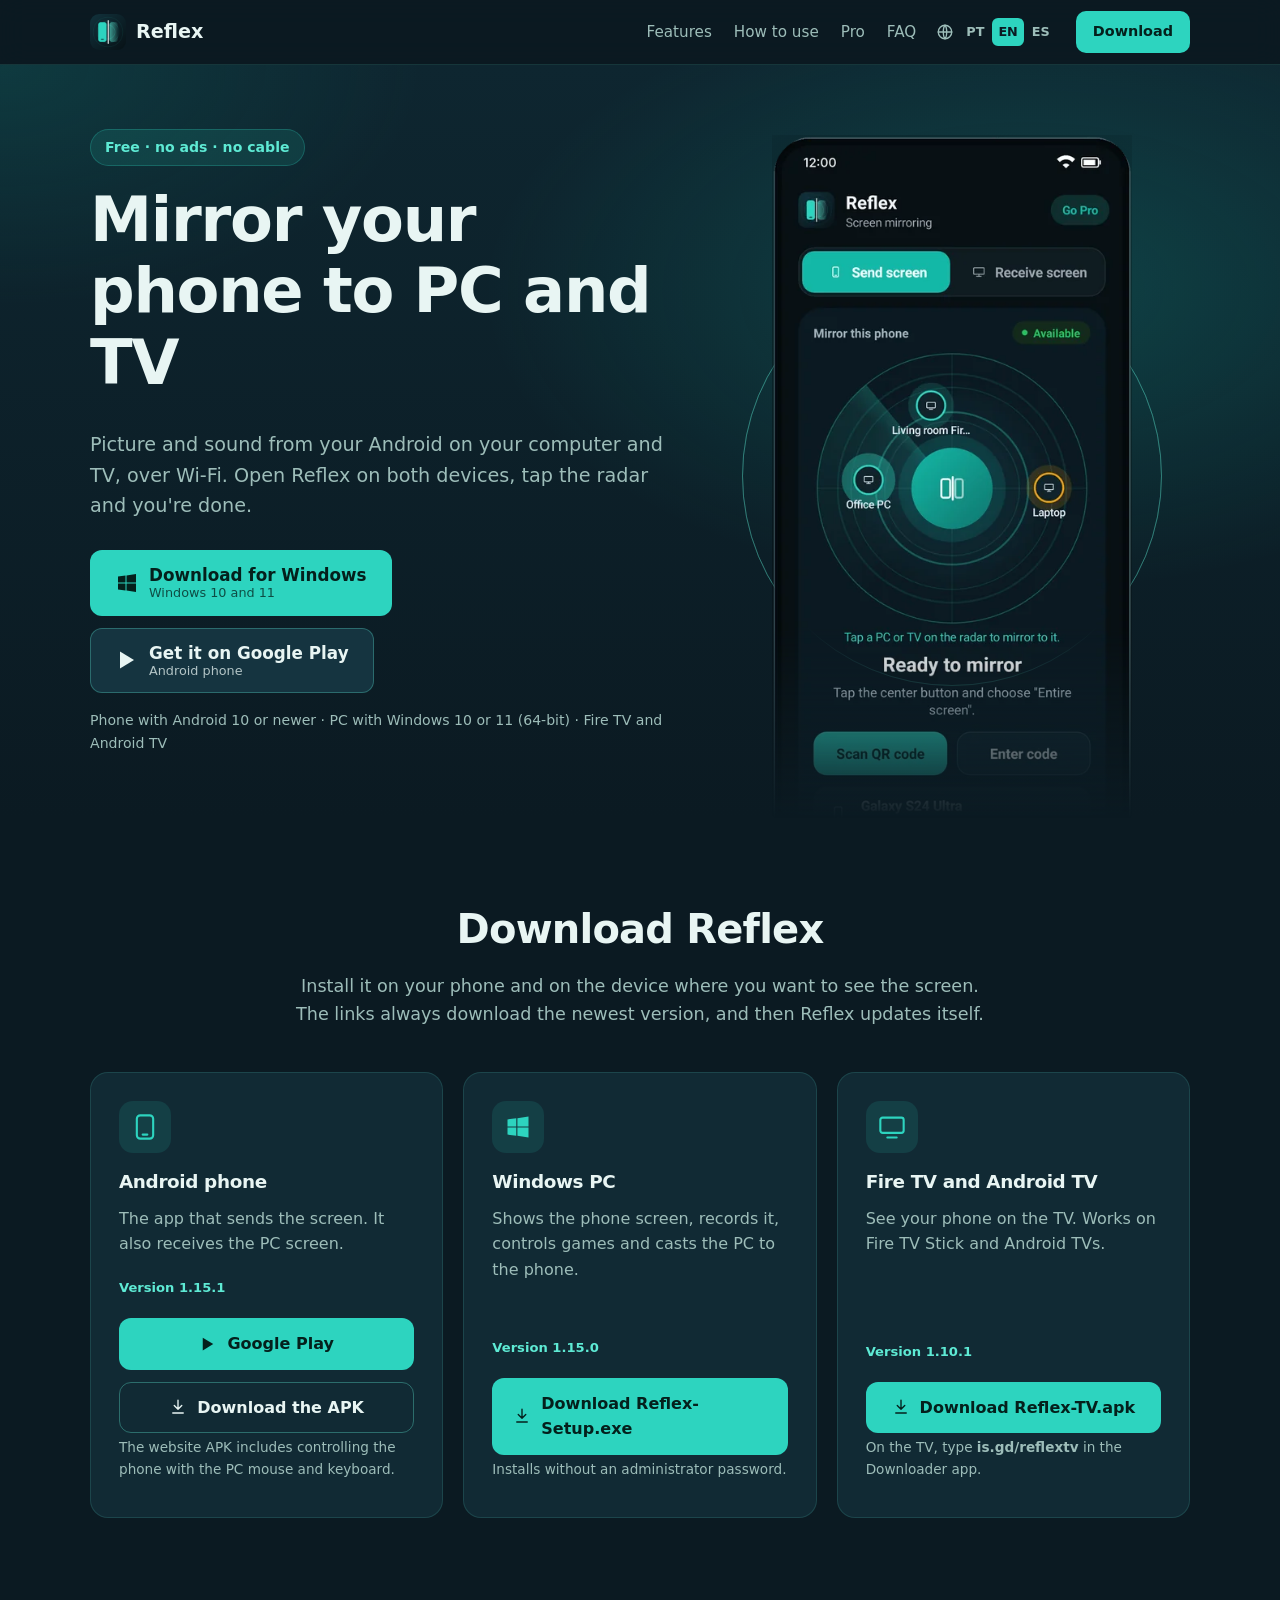
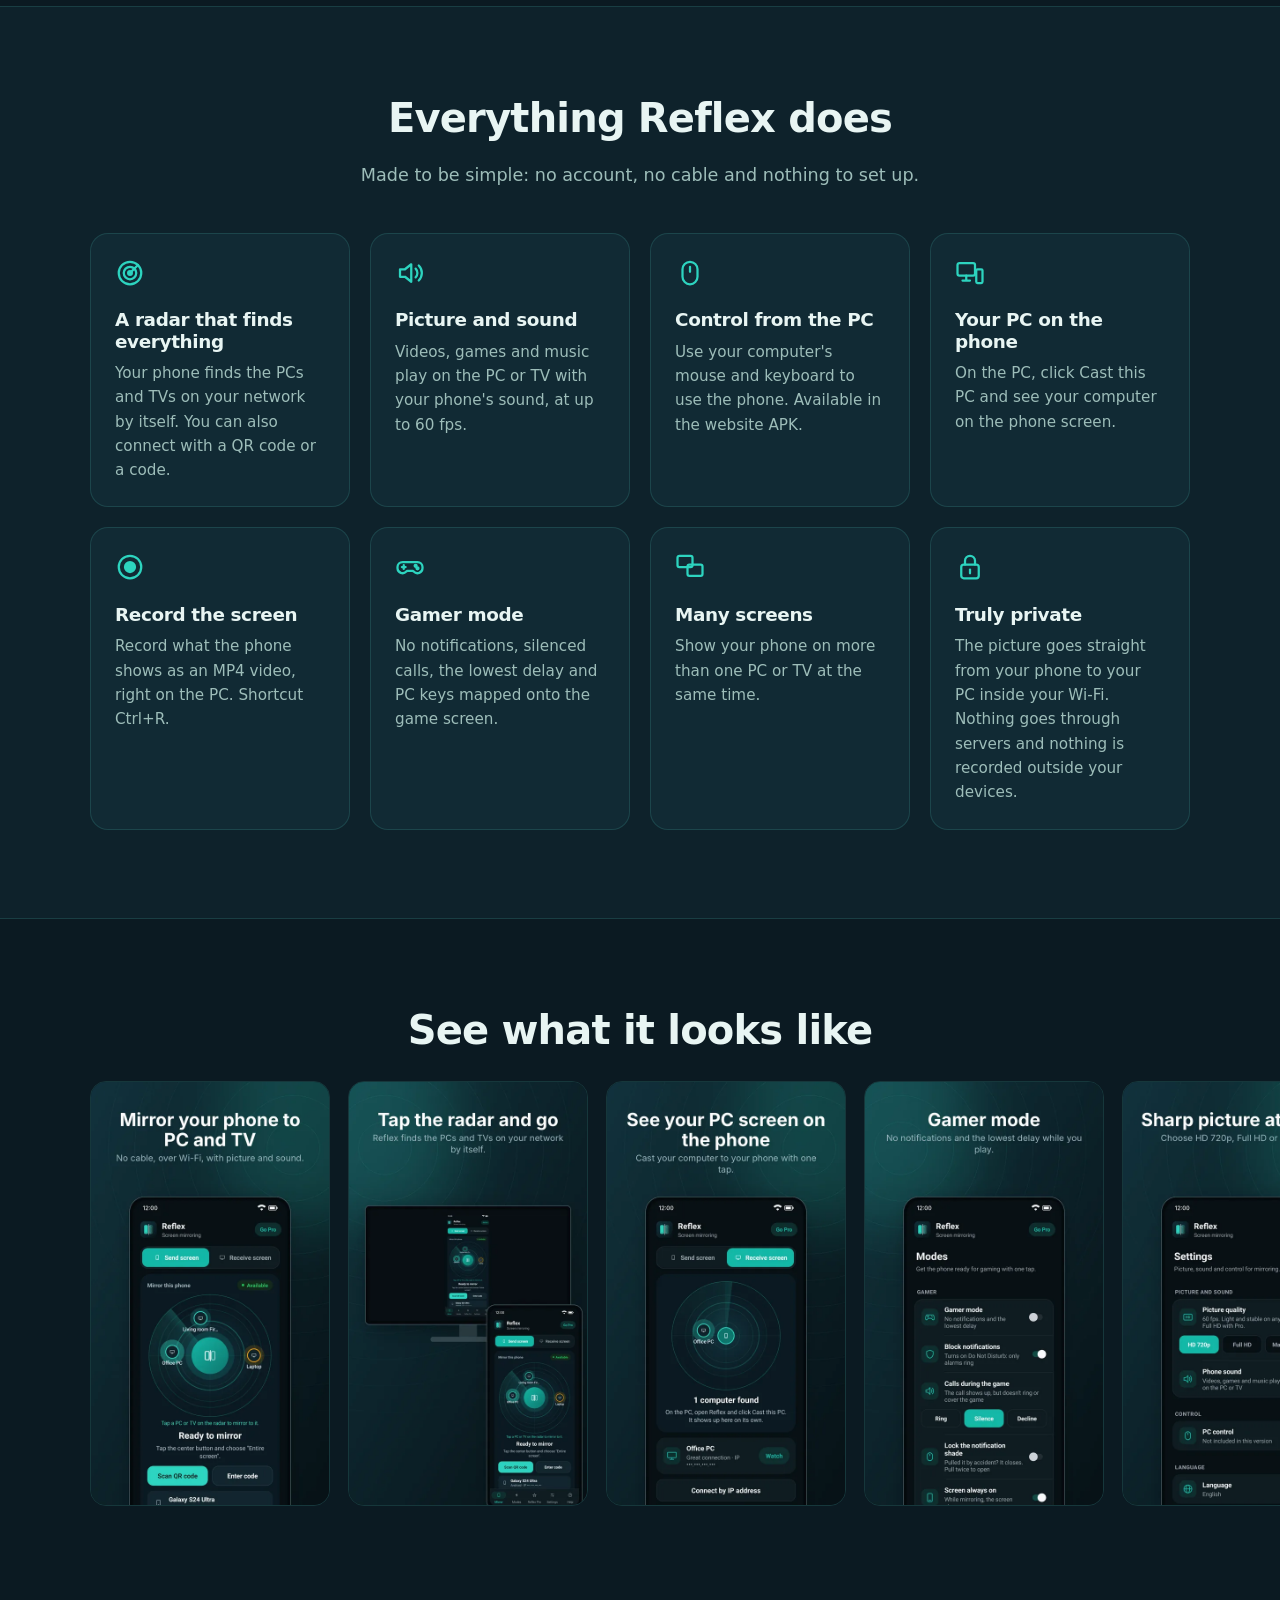
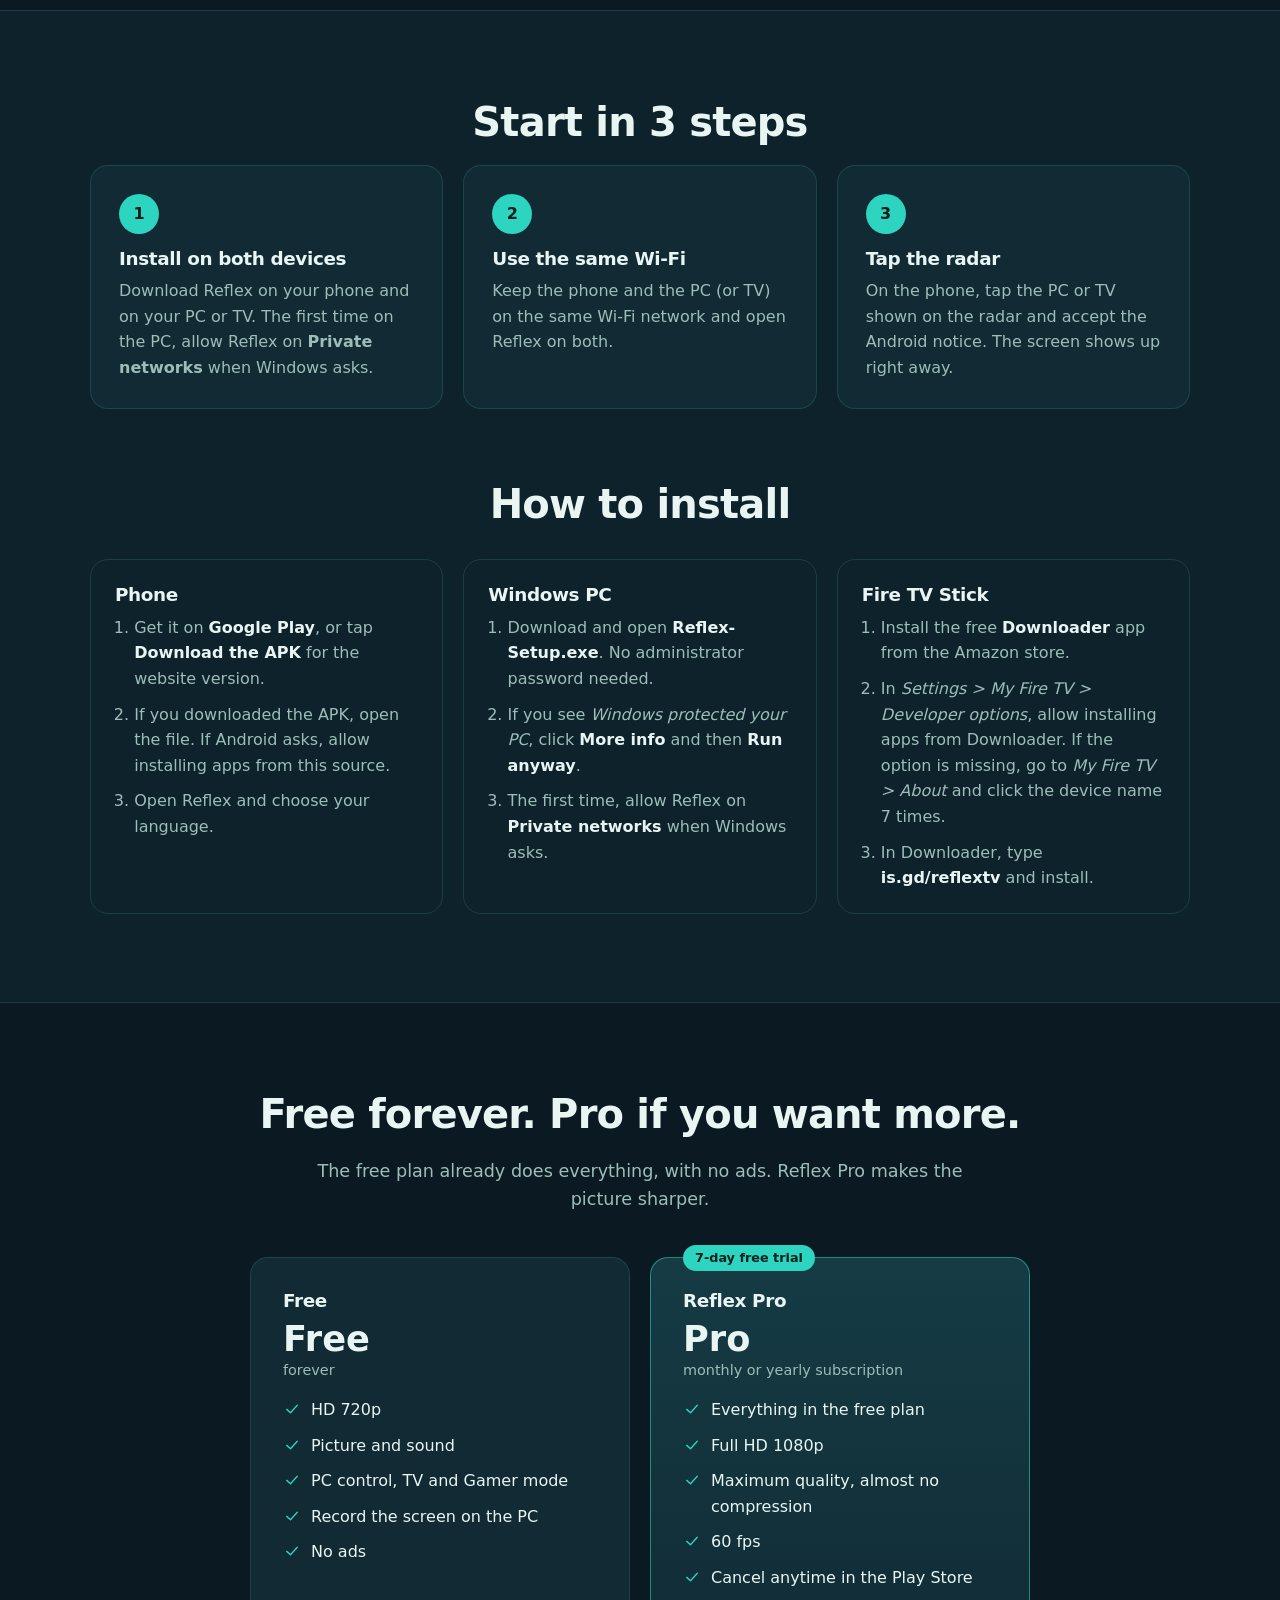
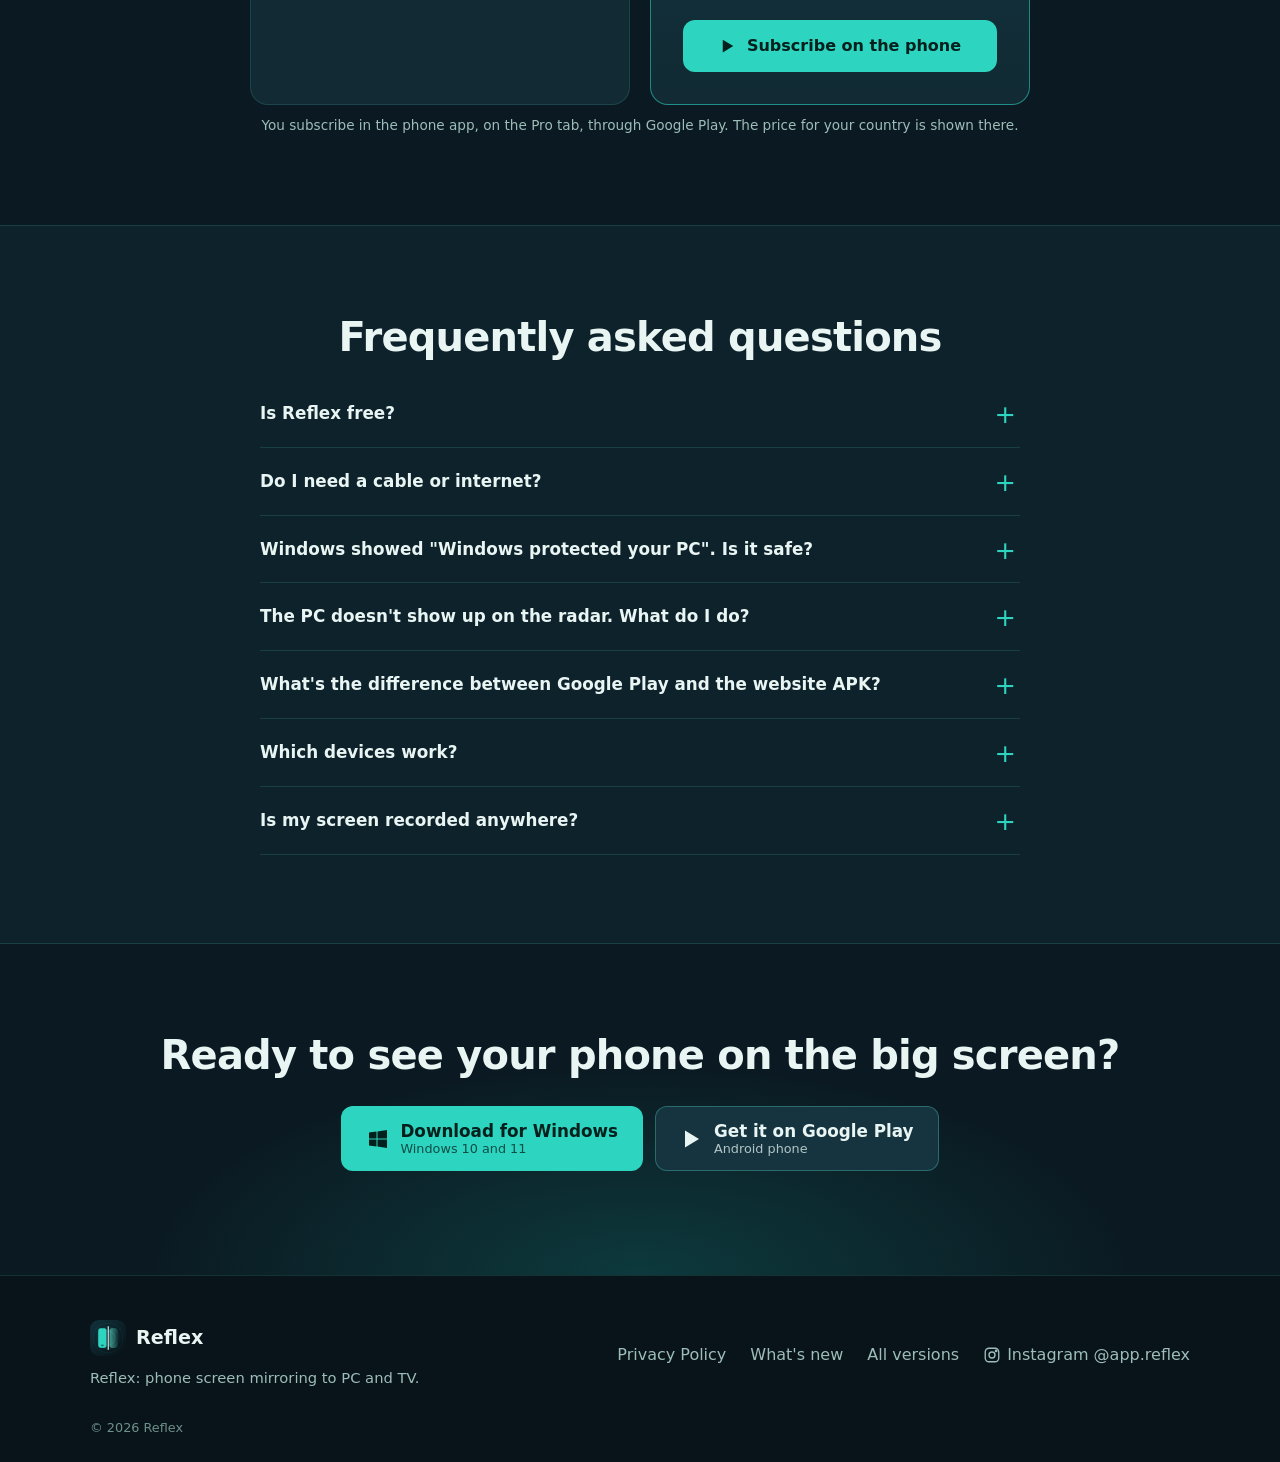
==== docs/en/index.html @ b091c240 "Site de download do Reflex (PT/EN/ES) para GitHub Pages ou qualquer hospedagem Site estático em docs" ====
<!doctype html>
<html lang="en">
<head>
<meta charset="utf-8">
<meta name="viewport" content="width=device-width, initial-scale=1">
<title>Reflex: mirror your phone screen to PC and TV</title>
<meta name="description" content="Mirror your Android phone screen to your Windows PC and TV over Wi-Fi, with picture and sound, no cable. Free.">
<meta name="theme-color" content="#0B1A22">
<link rel="canonical" href="https://cebratelli-bot.github.io/reflex-download/en/">
<link rel="alternate" hreflang="pt-BR" href="https://cebratelli-bot.github.io/reflex-download/"><link rel="alternate" hreflang="en" href="https://cebratelli-bot.github.io/reflex-download/en/"><link rel="alternate" hreflang="es" href="https://cebratelli-bot.github.io/reflex-download/es/"><link rel="alternate" hreflang="x-default" href="https://cebratelli-bot.github.io/reflex-download/">
<meta property="og:type" content="website">
<meta property="og:title" content="Reflex: mirror your phone screen to PC and TV">
<meta property="og:description" content="Mirror your Android phone screen to your Windows PC and TV over Wi-Fi, with picture and sound, no cable. Free.">
<meta property="og:url" content="https://cebratelli-bot.github.io/reflex-download/en/">
<meta property="og:image" content="https://cebratelli-bot.github.io/reflex-download/img/compartilhar-en.jpg">
<meta property="og:image:width" content="1024">
<meta property="og:image:height" content="500">
<meta name="twitter:card" content="summary_large_image">
<link rel="icon" href="../favicon.ico" sizes="any">
<link rel="icon" type="image/png" sizes="32x32" href="../img/favicon-32.png">
<link rel="apple-touch-icon" href="../img/apple-touch-icon.png">
<link rel="manifest" href="../site.webmanifest">
<link rel="stylesheet" href="../estilo.css">
<script type="application/ld+json">{"@context": "https://schema.org", "@type": "SoftwareApplication", "name": "Reflex", "operatingSystem": "Android, Windows 10, Windows 11, Fire OS, Android TV", "applicationCategory": "UtilitiesApplication", "description": "Mirror your Android phone screen to your Windows PC and TV over Wi-Fi, with picture and sound, no cable. Free.", "offers": {"@type": "Offer", "price": "0", "priceCurrency": "BRL"}, "downloadUrl": "https://github.com/cebratelli-bot/reflex-download/releases/latest/download/Reflex-Setup.exe", "image": "https://cebratelli-bot.github.io/reflex-download/img/icone-512.png"}</script>
</head>
<body>
<header class="topo">
  <div class="largura topo-in">
    <a class="marca" href="./"><img src="../img/icone-192.png" alt="" width="36" height="36" class="logo"><span>Reflex</span></a>
    <nav class="menu" aria-label="Menu">
      <a href="#recursos">Features</a>
      <a href="#como-usar">How to use</a>
      <a href="#pro">Pro</a>
      <a href="#duvidas">FAQ</a>
    </nav>
    <div class="idiomas" role="group" aria-label="Language"><svg class="ic pequeno" viewBox="0 0 24 24" fill="none" stroke="currentColor" stroke-width="1.8" stroke-linecap="round" stroke-linejoin="round" aria-hidden="true"><circle cx="12" cy="12" r="9"/><path d="M3 12h18M12 3c3 3.2 3 14.8 0 18M12 3c-3 3.2-3 14.8 0 18"/></svg><a href="../" data-idioma="pt">PT</a><a href="../en/" data-idioma="en" aria-current="true">EN</a><a href="../es/" data-idioma="es">ES</a></div>
    <a class="botao botao-pequeno" href="#baixar">Download</a>
  </div>
</header>
<main>
<section class="hero">
  <div class="largura hero-in">
    <div class="hero-txt">
      <p class="selo">Free · no ads · no cable</p>
      <h1>Mirror your phone to PC and TV</h1>
      <p class="lead">Picture and sound from your Android on your computer and TV, over Wi-Fi. Open Reflex on both devices, tap the radar and you're done.</p>
      <div class="botoes" id="botoes-hero">
        <a class="botao botao-grande" data-so="windows" href="https://github.com/cebratelli-bot/reflex-download/releases/latest/download/Reflex-Setup.exe"><svg class="ic" viewBox="0 0 24 24" fill="none" stroke="currentColor" stroke-width="1.8" stroke-linecap="round" stroke-linejoin="round" aria-hidden="true"><path d="M3 5.5 10.5 4.5v7H3zM11.5 4.4 21 3v8.5h-9.5zM3 12.5h7.5v7L3 18.5zM11.5 12.5H21V21l-9.5-1.4z" fill="currentColor" stroke="none"/></svg><span>Download for Windows<small>Windows 10 and 11</small></span></a>
        <a class="botao botao-grande botao-2" data-so="android" href="https://play.google.com/store/apps/details?id=com.reflexapp.espelhar&hl=en"><svg class="ic" viewBox="0 0 24 24" fill="none" stroke="currentColor" stroke-width="1.8" stroke-linecap="round" stroke-linejoin="round" aria-hidden="true"><path d="M5 3.5v17l14-8.5z" fill="currentColor" stroke="none"/></svg><span>Get it on Google Play<small>Android phone</small></span></a>
      </div>
      <p class="nota">Phone with Android 10 or newer · PC with Windows 10 or 11 (64-bit) · Fire TV and Android TV</p>
    </div>
    <div class="hero-img">
      <div class="aneis" aria-hidden="true"><i></i><i></i><i></i></div>
      <img src="../img/en-celular.webp" alt="Reflex home screen on the phone, with the radar showing PCs and TVs on the network" width="444" height="843" fetchpriority="high">
    </div>
  </div>
</section>

<section id="baixar" class="secao">
  <div class="largura">
    <h2>Download Reflex</h2>
    <p class="sub">Install it on your phone and on the device where you want to see the screen. The links always download the newest version, and then Reflex updates itself.</p>
    <div class="cartoes">
      <article class="cartao" data-so="android">
        <div class="cartao-ic"><svg class="ic" viewBox="0 0 24 24" fill="none" stroke="currentColor" stroke-width="1.8" stroke-linecap="round" stroke-linejoin="round" aria-hidden="true"><rect x="5" y="2" width="14" height="20" rx="3"/><path d="M10 18.5h4"/></svg></div>
        <h3>Android phone</h3>
        <p>The app that sends the screen. It also receives the PC screen.</p>
        <p class="versao" data-versao="android">Version 1.15.1</p>
        <a class="botao" href="https://play.google.com/store/apps/details?id=com.reflexapp.espelhar&hl=en"><svg class="ic pequeno" viewBox="0 0 24 24" fill="none" stroke="currentColor" stroke-width="1.8" stroke-linecap="round" stroke-linejoin="round" aria-hidden="true"><path d="M5 3.5v17l14-8.5z" fill="currentColor" stroke="none"/></svg> Google Play</a>
        <a class="botao botao-contorno" href="https://github.com/cebratelli-bot/reflex-download/releases/latest/download/Reflex-Android.apk"><svg class="ic pequeno" viewBox="0 0 24 24" fill="none" stroke="currentColor" stroke-width="1.8" stroke-linecap="round" stroke-linejoin="round" aria-hidden="true"><path d="M12 3v12M7 10l5 5 5-5M5 20h14"/></svg> Download the APK</a>
        <p class="mini">The website APK includes controlling the phone with the PC mouse and keyboard.</p>
      </article>
      <article class="cartao" data-so="windows">
        <div class="cartao-ic"><svg class="ic" viewBox="0 0 24 24" fill="none" stroke="currentColor" stroke-width="1.8" stroke-linecap="round" stroke-linejoin="round" aria-hidden="true"><path d="M3 5.5 10.5 4.5v7H3zM11.5 4.4 21 3v8.5h-9.5zM3 12.5h7.5v7L3 18.5zM11.5 12.5H21V21l-9.5-1.4z" fill="currentColor" stroke="none"/></svg></div>
        <h3>Windows PC</h3>
        <p>Shows the phone screen, records it, controls games and casts the PC to the phone.</p>
        <p class="versao" data-versao="windows">Version 1.15.0</p>
        <a class="botao" href="https://github.com/cebratelli-bot/reflex-download/releases/latest/download/Reflex-Setup.exe"><svg class="ic pequeno" viewBox="0 0 24 24" fill="none" stroke="currentColor" stroke-width="1.8" stroke-linecap="round" stroke-linejoin="round" aria-hidden="true"><path d="M12 3v12M7 10l5 5 5-5M5 20h14"/></svg> Download Reflex-Setup.exe</a>
        <p class="mini">Installs without an administrator password.</p>
      </article>
      <article class="cartao">
        <div class="cartao-ic"><svg class="ic" viewBox="0 0 24 24" fill="none" stroke="currentColor" stroke-width="1.8" stroke-linecap="round" stroke-linejoin="round" aria-hidden="true"><rect x="2" y="4" width="20" height="13" rx="2"/><path d="M8 21h8"/></svg></div>
        <h3>Fire TV and Android TV</h3>
        <p>See your phone on the TV. Works on Fire TV Stick and Android TVs.</p>
        <p class="versao" data-versao="tv">Version 1.10.1</p>
        <a class="botao" href="https://github.com/cebratelli-bot/reflex-download/releases/latest/download/Reflex-TV.apk"><svg class="ic pequeno" viewBox="0 0 24 24" fill="none" stroke="currentColor" stroke-width="1.8" stroke-linecap="round" stroke-linejoin="round" aria-hidden="true"><path d="M12 3v12M7 10l5 5 5-5M5 20h14"/></svg> Download Reflex-TV.apk</a>
        <p class="mini">On the TV, type <b>is.gd/reflextv</b> in the Downloader app.</p>
      </article>
    </div>
  </div>
</section>

<section id="recursos" class="secao secao-alt">
  <div class="largura">
    <h2>Everything Reflex does</h2>
    <p class="sub">Made to be simple: no account, no cable and nothing to set up.</p>
    <ul class="recursos"><li class="recurso"><svg class="ic" viewBox="0 0 24 24" fill="none" stroke="currentColor" stroke-width="1.8" stroke-linecap="round" stroke-linejoin="round" aria-hidden="true"><circle cx="12" cy="12" r="9"/><circle cx="12" cy="12" r="5"/><circle cx="12" cy="12" r="1.5" fill="currentColor"/><path d="M12 12 18.4 5.6"/></svg><h3>A radar that finds everything</h3><p>Your phone finds the PCs and TVs on your network by itself. You can also connect with a QR code or a code.</p></li><li class="recurso"><svg class="ic" viewBox="0 0 24 24" fill="none" stroke="currentColor" stroke-width="1.8" stroke-linecap="round" stroke-linejoin="round" aria-hidden="true"><path d="M4 9v6h4l5 4V5L8 9H4z"/><path d="M16.5 8.5a5 5 0 0 1 0 7M19 6a8.5 8.5 0 0 1 0 12"/></svg><h3>Picture and sound</h3><p>Videos, games and music play on the PC or TV with your phone's sound, at up to 60 fps.</p></li><li class="recurso"><svg class="ic" viewBox="0 0 24 24" fill="none" stroke="currentColor" stroke-width="1.8" stroke-linecap="round" stroke-linejoin="round" aria-hidden="true"><rect x="6" y="3" width="12" height="18" rx="6"/><path d="M12 7v4"/></svg><h3>Control from the PC</h3><p>Use your computer's mouse and keyboard to use the phone. Available in the website APK.</p></li><li class="recurso"><svg class="ic" viewBox="0 0 24 24" fill="none" stroke="currentColor" stroke-width="1.8" stroke-linecap="round" stroke-linejoin="round" aria-hidden="true"><rect x="2" y="4" width="14" height="10" rx="1.5"/><path d="M6 18h6M9 14v4"/><rect x="17" y="9" width="5" height="11" rx="1"/></svg><h3>Your PC on the phone</h3><p>On the PC, click Cast this PC and see your computer on the phone screen.</p></li><li class="recurso"><svg class="ic" viewBox="0 0 24 24" fill="none" stroke="currentColor" stroke-width="1.8" stroke-linecap="round" stroke-linejoin="round" aria-hidden="true"><circle cx="12" cy="12" r="9"/><circle cx="12" cy="12" r="4" fill="currentColor"/></svg><h3>Record the screen</h3><p>Record what the phone shows as an MP4 video, right on the PC. Shortcut Ctrl+R.</p></li><li class="recurso"><svg class="ic" viewBox="0 0 24 24" fill="none" stroke="currentColor" stroke-width="1.8" stroke-linecap="round" stroke-linejoin="round" aria-hidden="true"><path d="M6 8h12a4 4 0 0 1 4 4v1a4 4 0 0 1-7 2.6L14 15h-4l-1 .6A4 4 0 0 1 2 13v-1a4 4 0 0 1 4-4z"/><path d="M7 10.5v3M5.5 12h3"/><circle cx="16.5" cy="11" r=".8" fill="currentColor"/><circle cx="18" cy="13" r=".8" fill="currentColor"/></svg><h3>Gamer mode</h3><p>No notifications, silenced calls, the lowest delay and PC keys mapped onto the game screen.</p></li><li class="recurso"><svg class="ic" viewBox="0 0 24 24" fill="none" stroke="currentColor" stroke-width="1.8" stroke-linecap="round" stroke-linejoin="round" aria-hidden="true"><rect x="2" y="3" width="12" height="9" rx="1.5"/><rect x="10" y="10" width="12" height="9" rx="1.5"/></svg><h3>Many screens</h3><p>Show your phone on more than one PC or TV at the same time.</p></li><li class="recurso"><svg class="ic" viewBox="0 0 24 24" fill="none" stroke="currentColor" stroke-width="1.8" stroke-linecap="round" stroke-linejoin="round" aria-hidden="true"><rect x="5" y="10" width="14" height="11" rx="2"/><path d="M8 10V7a4 4 0 0 1 8 0v3"/><path d="M12 14v3"/></svg><h3>Truly private</h3><p>The picture goes straight from your phone to your PC inside your Wi-Fi. Nothing goes through servers and nothing is recorded outside your devices.</p></li></ul>
  </div>
</section>

<section class="secao" aria-label="See what it looks like">
  <div class="largura">
    <h2>See what it looks like</h2>
  </div>
  <ul class="galeria" tabindex="0"><li><img src="../img/en-tela-1.webp" alt="Mirror your phone to PC and TV" width="540" height="960" loading="lazy"></li><li><img src="../img/en-tela-2.webp" alt="Tap the radar and you&#x27;re done" width="540" height="960" loading="lazy"></li><li><img src="../img/en-tela-3.webp" alt="See your PC screen on the phone" width="540" height="960" loading="lazy"></li><li><img src="../img/en-tela-4.webp" alt="Gamer mode" width="540" height="960" loading="lazy"></li><li><img src="../img/en-tela-5.webp" alt="Sharp picture at 60 fps" width="540" height="960" loading="lazy"></li><li><img src="../img/en-tela-6.webp" alt="Reflex Pro" width="540" height="960" loading="lazy"></li></ul>
</section>

<section id="como-usar" class="secao secao-alt">
  <div class="largura">
    <h2>Start in 3 steps</h2>
    <ol class="passos"><li><span class="num">1</span><h3>Install on both devices</h3><p>Download Reflex on your phone and on your PC or TV. The first time on the PC, allow Reflex on <b>Private networks</b> when Windows asks.</p></li><li><span class="num">2</span><h3>Use the same Wi-Fi</h3><p>Keep the phone and the PC (or TV) on the same Wi-Fi network and open Reflex on both.</p></li><li><span class="num">3</span><h3>Tap the radar</h3><p>On the phone, tap the PC or TV shown on the radar and accept the Android notice. The screen shows up right away.</p></li></ol>
    <h2 class="h2-meio">How to install</h2>
    <div class="insts"><div class="inst"><h3>Phone</h3><ol><li>Get it on <b>Google Play</b>, or tap <b>Download the APK</b> for the website version.</li><li>If you downloaded the APK, open the file. If Android asks, allow installing apps from this source.</li><li>Open Reflex and choose your language.</li></ol></div><div class="inst"><h3>Windows PC</h3><ol><li>Download and open <b>Reflex-Setup.exe</b>. No administrator password needed.</li><li>If you see <i>Windows protected your PC</i>, click <b>More info</b> and then <b>Run anyway</b>.</li><li>The first time, allow Reflex on <b>Private networks</b> when Windows asks.</li></ol></div><div class="inst"><h3>Fire TV Stick</h3><ol><li>Install the free <b>Downloader</b> app from the Amazon store.</li><li>In <i>Settings &gt; My Fire TV &gt; Developer options</i>, allow installing apps from Downloader. If the option is missing, go to <i>My Fire TV &gt; About</i> and click the device name 7 times.</li><li>In Downloader, type <b>is.gd/reflextv</b> and install.</li></ol></div></div>
  </div>
</section>

<section id="pro" class="secao">
  <div class="largura">
    <h2>Free forever. Pro if you want more.</h2>
    <p class="sub">The free plan already does everything, with no ads. Reflex Pro makes the picture sharper.</p>
    <div class="planos">
      <article class="plano">
        <h3>Free</h3>
        <p class="preco">Free <span>forever</span></p>
        <ul><li><svg class="ic pequeno" viewBox="0 0 24 24" fill="none" stroke="currentColor" stroke-width="1.8" stroke-linecap="round" stroke-linejoin="round" aria-hidden="true"><path d="M5 12.5 10 17 19 7"/></svg>HD 720p</li><li><svg class="ic pequeno" viewBox="0 0 24 24" fill="none" stroke="currentColor" stroke-width="1.8" stroke-linecap="round" stroke-linejoin="round" aria-hidden="true"><path d="M5 12.5 10 17 19 7"/></svg>Picture and sound</li><li><svg class="ic pequeno" viewBox="0 0 24 24" fill="none" stroke="currentColor" stroke-width="1.8" stroke-linecap="round" stroke-linejoin="round" aria-hidden="true"><path d="M5 12.5 10 17 19 7"/></svg>PC control, TV and Gamer mode</li><li><svg class="ic pequeno" viewBox="0 0 24 24" fill="none" stroke="currentColor" stroke-width="1.8" stroke-linecap="round" stroke-linejoin="round" aria-hidden="true"><path d="M5 12.5 10 17 19 7"/></svg>Record the screen on the PC</li><li><svg class="ic pequeno" viewBox="0 0 24 24" fill="none" stroke="currentColor" stroke-width="1.8" stroke-linecap="round" stroke-linejoin="round" aria-hidden="true"><path d="M5 12.5 10 17 19 7"/></svg>No ads</li></ul>
      </article>
      <article class="plano plano-pro">
        <p class="fita">7-day free trial</p>
        <h3>Reflex Pro</h3>
        <p class="preco">Pro <span>monthly or yearly subscription</span></p>
        <ul><li><svg class="ic pequeno" viewBox="0 0 24 24" fill="none" stroke="currentColor" stroke-width="1.8" stroke-linecap="round" stroke-linejoin="round" aria-hidden="true"><path d="M5 12.5 10 17 19 7"/></svg>Everything in the free plan</li><li><svg class="ic pequeno" viewBox="0 0 24 24" fill="none" stroke="currentColor" stroke-width="1.8" stroke-linecap="round" stroke-linejoin="round" aria-hidden="true"><path d="M5 12.5 10 17 19 7"/></svg>Full HD 1080p</li><li><svg class="ic pequeno" viewBox="0 0 24 24" fill="none" stroke="currentColor" stroke-width="1.8" stroke-linecap="round" stroke-linejoin="round" aria-hidden="true"><path d="M5 12.5 10 17 19 7"/></svg>Maximum quality, almost no compression</li><li><svg class="ic pequeno" viewBox="0 0 24 24" fill="none" stroke="currentColor" stroke-width="1.8" stroke-linecap="round" stroke-linejoin="round" aria-hidden="true"><path d="M5 12.5 10 17 19 7"/></svg>60 fps</li><li><svg class="ic pequeno" viewBox="0 0 24 24" fill="none" stroke="currentColor" stroke-width="1.8" stroke-linecap="round" stroke-linejoin="round" aria-hidden="true"><path d="M5 12.5 10 17 19 7"/></svg>Cancel anytime in the Play Store</li></ul>
        <a class="botao" href="https://play.google.com/store/apps/details?id=com.reflexapp.espelhar&hl=en"><svg class="ic pequeno" viewBox="0 0 24 24" fill="none" stroke="currentColor" stroke-width="1.8" stroke-linecap="round" stroke-linejoin="round" aria-hidden="true"><path d="M5 3.5v17l14-8.5z" fill="currentColor" stroke="none"/></svg> Subscribe on the phone</a>
      </article>
    </div>
    <p class="mini centro">You subscribe in the phone app, on the Pro tab, through Google Play. The price for your country is shown there.</p>
  </div>
</section>

<section id="duvidas" class="secao secao-alt">
  <div class="largura estreito">
    <h2>Frequently asked questions</h2>
    <div class="duvidas"><details><summary>Is Reflex free?</summary><p>Yes. The free plan mirrors in HD 720p, with sound, no ads and no time limit. Reflex Pro is optional and unlocks Full HD and Maximum quality, with a 7-day free trial.</p></details><details><summary>Do I need a cable or internet?</summary><p>No cable needed. The phone and the PC (or TV) just need to be on the same Wi-Fi. The picture goes straight from one device to the other, without going through the internet.</p></details><details><summary>Windows showed "Windows protected your PC". Is it safe?</summary><p>Yes. This notice shows up for new programs that don't have many downloads yet. Click <b>More info</b> and then <b>Run anyway</b>.</p></details><details><summary>The PC doesn't show up on the radar. What do I do?</summary><p>Check that both are on the same Wi-Fi (guest networks often block this). On the PC, allow Reflex on Private networks in Windows Firewall. If it still doesn't show up, connect with the QR code or the code option on the phone.</p></details><details><summary>What's the difference between Google Play and the website APK?</summary><p>The Google Play version updates through the store. The website APK includes controlling the phone with the PC mouse and keyboard and updates itself. You can't have both at once: uninstall one before installing the other. To subscribe to Pro, use the Google Play version.</p></details><details><summary>Which devices work?</summary><p>Phones with Android 10 or newer, 64-bit Windows 10 or 11 PCs, Fire TV Stick and Android TVs.</p></details><details><summary>Is my screen recorded anywhere?</summary><p>No. Nothing from your screen is sent to the internet, to us or to third parties. See the <a href="privacidade.html">Privacy Policy</a>.</p></details></div>
  </div>
</section>

<section class="secao final">
  <div class="largura">
    <h2>Ready to see your phone on the big screen?</h2>
    <div class="botoes centro">
      <a class="botao botao-grande" href="https://github.com/cebratelli-bot/reflex-download/releases/latest/download/Reflex-Setup.exe"><svg class="ic" viewBox="0 0 24 24" fill="none" stroke="currentColor" stroke-width="1.8" stroke-linecap="round" stroke-linejoin="round" aria-hidden="true"><path d="M3 5.5 10.5 4.5v7H3zM11.5 4.4 21 3v8.5h-9.5zM3 12.5h7.5v7L3 18.5zM11.5 12.5H21V21l-9.5-1.4z" fill="currentColor" stroke="none"/></svg><span>Download for Windows<small>Windows 10 and 11</small></span></a>
      <a class="botao botao-grande botao-2" href="https://play.google.com/store/apps/details?id=com.reflexapp.espelhar&hl=en"><svg class="ic" viewBox="0 0 24 24" fill="none" stroke="currentColor" stroke-width="1.8" stroke-linecap="round" stroke-linejoin="round" aria-hidden="true"><path d="M5 3.5v17l14-8.5z" fill="currentColor" stroke="none"/></svg><span>Get it on Google Play<small>Android phone</small></span></a>
    </div>
  </div>
</section>
</main>
<footer class="rodape">
  <div class="largura rodape-in">
    <div>
      <a class="marca" href="./"><img src="../img/icone-192.png" alt="" width="36" height="36" class="logo"><span>Reflex</span></a>
      <p>Reflex: phone screen mirroring to PC and TV.</p>
    </div>
    <nav aria-label="Links">
      <a href="privacidade.html">Privacy Policy</a>
      <a href="https://github.com/cebratelli-bot/reflex-download/blob/main/NOVIDADES.md">What's new</a>
      <a href="https://github.com/cebratelli-bot/reflex-download/releases">All versions</a>
      <a href="https://www.instagram.com/app.reflex/" rel="me"><svg class="ic pequeno" viewBox="0 0 24 24" fill="none" stroke="currentColor" stroke-width="1.8" stroke-linecap="round" stroke-linejoin="round" aria-hidden="true"><rect x="3" y="3" width="18" height="18" rx="5"/><circle cx="12" cy="12" r="4"/><circle cx="17.5" cy="6.5" r="1" fill="currentColor"/></svg> Instagram @app.reflex</a>
    </nav>
  </div>
  <p class="largura copyright">© 2026 Reflex</p>
</footer>
<script src="../site.js" defer></script>
</body>
</html>
---- docs/estilo.css ----
/* Reflex: site de download. Cores da marca: petróleo + verde-água. */
:root {
  --fundo: #0B1A22;
  --fundo-2: #0E222B;
  --cartao: #112A34;
  --cartao-2: #153440;
  --borda: rgba(94, 234, 212, 0.14);
  --texto: #E8F5F3;
  --suave: #9DBDB9;
  --teal: #2DD4BF;
  --teal-2: #14B8A6;
  --teal-3: #0F766E;
  --menta: #5EEAD4;
  --raio: 18px;
  color-scheme: dark;
}
* { box-sizing: border-box; }
html { scroll-behavior: smooth; scroll-padding-top: 76px; -webkit-text-size-adjust: 100%; }
body {
  margin: 0; background: var(--fundo); color: var(--texto);
  font: 16px/1.6 Inter, system-ui, -apple-system, "Segoe UI", Roboto, "Helvetica Neue", Arial, sans-serif;
  overflow-x: hidden;
}
img { max-width: 100%; height: auto; display: block; }
a { color: var(--menta); }
h1, h2, h3 { line-height: 1.15; margin: 0 0 .5em; letter-spacing: -0.02em; }
h1 { font-size: clamp(2.3rem, 6vw, 3.9rem); font-weight: 800; }
h2 { font-size: clamp(1.7rem, 3.6vw, 2.5rem); font-weight: 750; text-align: center; }
h3 { font-size: 1.15rem; font-weight: 700; }
.largura { width: 100%; max-width: 1140px; margin: 0 auto; padding: 0 20px; }
.estreito { max-width: 800px; }
.centro { text-align: center; justify-content: center; }
.ic { width: 24px; height: 24px; flex: none; }
.ic.pequeno { width: 18px; height: 18px; }

/* topo */
.topo {
  position: sticky; top: 0; z-index: 10;
  background: rgba(11, 26, 34, 0.82); backdrop-filter: blur(14px); -webkit-backdrop-filter: blur(14px);
  border-bottom: 1px solid var(--borda);
}
.topo-in { display: flex; align-items: center; gap: 20px; height: 64px; }
.marca { display: flex; align-items: center; gap: 10px; color: var(--texto); text-decoration: none; font-weight: 800; font-size: 1.2rem; }
.logo { border-radius: 9px; }
.menu { display: flex; gap: 22px; margin-left: auto; }
.menu a { color: var(--suave); text-decoration: none; font-weight: 500; font-size: .95rem; }
.menu a:hover { color: var(--texto); }
.idiomas { display: flex; align-items: center; gap: 2px; color: var(--suave); }
.idiomas .ic { margin-right: 4px; }
.idiomas a { color: var(--suave); text-decoration: none; font-size: .8rem; font-weight: 700; padding: 4px 6px; border-radius: 6px; }
.idiomas a[aria-current] { color: var(--fundo); background: var(--teal); }
.idiomas a:hover:not([aria-current]) { color: var(--texto); background: var(--cartao); }

/* botões */
.botao {
  display: inline-flex; align-items: center; justify-content: center; gap: 10px;
  background: var(--teal); color: #04201C; text-decoration: none; font-weight: 700;
  padding: 12px 20px; border-radius: 12px; border: 1px solid transparent;
  transition: transform .15s, background .15s, box-shadow .15s;
}
.botao:hover { background: var(--menta); transform: translateY(-1px); box-shadow: 0 8px 24px rgba(45, 212, 191, .25); }
.botao:focus-visible, a:focus-visible, summary:focus-visible, .galeria:focus-visible { outline: 3px solid var(--menta); outline-offset: 3px; }
.botao-pequeno { padding: 8px 16px; font-size: .9rem; border-radius: 10px; }
.botao-contorno { background: transparent; color: var(--texto); border-color: rgba(94, 234, 212, .35); }
.botao-contorno:hover { background: var(--cartao-2); box-shadow: none; }
.botao-grande { padding: 14px 24px; font-size: 1.05rem; text-align: left; }
.botao-grande span { display: flex; flex-direction: column; line-height: 1.2; }
.botao-grande small { font-weight: 500; font-size: .8rem; opacity: .75; }
.botao-2 { background: var(--cartao-2); color: var(--texto); border-color: rgba(94, 234, 212, .3); }
.botao-2:hover { background: #1A3F4D; box-shadow: none; }
.botoes { display: flex; flex-wrap: wrap; gap: 12px; margin: 28px 0 16px; }

/* hero */
.hero {
  position: relative; overflow: hidden; padding: 64px 0 0;
  background:
    radial-gradient(900px 500px at 80% 30%, rgba(20, 184, 166, .22), transparent 60%),
    radial-gradient(700px 400px at 0% 0%, rgba(15, 118, 110, .25), transparent 60%),
    linear-gradient(180deg, #0E2630, var(--fundo));
}
.hero-in { display: grid; grid-template-columns: 1.1fr .9fr; gap: 40px; align-items: center; }
.hero-txt { padding-bottom: 64px; }
.selo {
  display: inline-block; margin: 0 0 18px; padding: 6px 14px; border-radius: 99px;
  background: rgba(45, 212, 191, .12); color: var(--menta); font-weight: 600; font-size: .88rem;
  border: 1px solid rgba(45, 212, 191, .25);
}
.lead { font-size: 1.2rem; color: var(--suave); max-width: 34em; margin: 0; }
.nota { color: var(--suave); font-size: .88rem; margin: 0; }
.hero-img { position: relative; align-self: end; display: flex; justify-content: center; }
.hero-img img {
  position: relative; width: 360px;
  -webkit-mask-image: linear-gradient(180deg, #000 72%, transparent);
  mask-image: linear-gradient(180deg, #000 72%, transparent);
  filter: drop-shadow(0 30px 60px rgba(0, 0, 0, .5));
}
.aneis { position: absolute; inset: 0; display: grid; place-items: center; }
.aneis i {
  position: absolute; border-radius: 50%; border: 1px solid rgba(94, 234, 212, .18);
  width: 420px; height: 420px; animation: pulso 4s ease-out infinite;
}
.aneis i:nth-child(2) { animation-delay: 1.33s; }
.aneis i:nth-child(3) { animation-delay: 2.66s; }
@keyframes pulso { from { transform: scale(.4); opacity: 1; } to { transform: scale(1.7); opacity: 0; } }
@media (prefers-reduced-motion: reduce) { .aneis i { animation: none; opacity: .5; } html { scroll-behavior: auto; } }

/* seções */
.secao { padding: 88px 0; }
.secao-alt { background: var(--fundo-2); border-block: 1px solid var(--borda); }
.sub { text-align: center; color: var(--suave); font-size: 1.1rem; max-width: 40em; margin: 0 auto 44px; }
.h2-meio { margin-top: 72px; margin-bottom: 32px; }
.mini { font-size: .85rem; color: var(--suave); margin: 10px 0 0; }

/* cartões de download */
.cartoes { display: grid; grid-template-columns: repeat(3, 1fr); gap: 20px; }
.cartao {
  display: flex; flex-direction: column; gap: 4px;
  background: var(--cartao); border: 1px solid var(--borda); border-radius: var(--raio); padding: 28px;
}
.cartao p { margin: 0 0 8px; color: var(--suave); }
.cartao .botao { margin-top: 8px; }
.cartao-destaque { border-color: rgba(45, 212, 191, .55); box-shadow: 0 0 0 1px rgba(45, 212, 191, .25), 0 20px 50px rgba(20, 184, 166, .12); }
.cartao-ic {
  width: 52px; height: 52px; display: grid; place-items: center; border-radius: 14px; margin-bottom: 14px;
  background: rgba(45, 212, 191, .12); color: var(--teal);
}
.cartao-ic .ic { width: 28px; height: 28px; }
.versao { font-size: .82rem; font-weight: 600; color: var(--menta) !important; margin-top: auto !important; padding-top: 8px; }

/* recursos */
.recursos { list-style: none; padding: 0; margin: 0; display: grid; grid-template-columns: repeat(4, 1fr); gap: 20px; }
.recurso { background: var(--cartao); border: 1px solid var(--borda); border-radius: var(--raio); padding: 24px; }
.recurso .ic { color: var(--teal); width: 30px; height: 30px; margin-bottom: 14px; }
.recurso p { color: var(--suave); margin: 0; font-size: .95rem; }

/* galeria */
.galeria {
  list-style: none; margin: 0; padding: 8px max(20px, calc((100vw - 1100px) / 2)) 16px;
  display: flex; gap: 18px; overflow-x: auto; scroll-snap-type: x mandatory; scrollbar-width: thin;
  scrollbar-color: var(--teal-3) transparent;
}
.galeria li { flex: 0 0 auto; scroll-snap-align: center; }
.galeria img { width: 240px; border-radius: 16px; border: 1px solid var(--borda); }

/* passos e instalação */
.passos { list-style: none; padding: 0; margin: 0; display: grid; grid-template-columns: repeat(3, 1fr); gap: 20px; counter-reset: p; }
.passos li { background: var(--cartao); border: 1px solid var(--borda); border-radius: var(--raio); padding: 28px; }
.passos p { color: var(--suave); margin: 0; }
.num {
  display: grid; place-items: center; width: 40px; height: 40px; border-radius: 50%; margin-bottom: 14px;
  background: var(--teal); color: #04201C; font-weight: 800;
}
.insts { display: grid; grid-template-columns: repeat(3, 1fr); gap: 20px; }
.inst { border: 1px solid var(--borda); border-radius: var(--raio); padding: 24px 24px 12px; }
.inst ol { padding-left: 1.2em; margin: 0; color: var(--suave); }
.inst li { margin-bottom: 10px; }
.inst b { color: var(--texto); }

/* planos */
.planos { display: grid; grid-template-columns: repeat(2, minmax(0, 380px)); gap: 20px; justify-content: center; }
.plano { position: relative; background: var(--cartao); border: 1px solid var(--borda); border-radius: var(--raio); padding: 32px; display: flex; flex-direction: column; }
.plano-pro { border-color: rgba(45, 212, 191, .55); background: linear-gradient(180deg, #153B44, var(--cartao)); }
.fita {
  position: absolute; top: -13px; left: 32px; margin: 0; padding: 3px 12px; border-radius: 99px;
  background: var(--teal); color: #04201C; font-size: .8rem; font-weight: 700;
}
.preco { font-size: 2.2rem; font-weight: 800; margin: 0 0 18px; line-height: 1.1; }
.preco span { display: block; font-size: .9rem; font-weight: 500; color: var(--suave); margin-top: 4px; }
.plano ul { list-style: none; padding: 0; margin: 0 0 20px; }
.plano li { display: flex; gap: 10px; align-items: flex-start; margin-bottom: 10px; }
.plano li .ic { color: var(--teal); margin-top: 3px; }
.plano .botao { margin-top: auto; }

/* dúvidas */
.duvidas details { border-bottom: 1px solid var(--borda); }
.duvidas summary {
  cursor: pointer; list-style: none; padding: 20px 36px 20px 0; font-weight: 650; font-size: 1.05rem; position: relative;
}
.duvidas summary::-webkit-details-marker { display: none; }
.duvidas summary::after { content: "+"; position: absolute; right: 4px; top: 14px; font-size: 1.6rem; color: var(--teal); font-weight: 400; }
.duvidas details[open] summary::after { content: "−"; }
.duvidas p { color: var(--suave); margin: 0 0 20px; }

/* chamada final */
.final { background: radial-gradient(700px 300px at 50% 100%, rgba(20, 184, 166, .2), transparent 70%); }

/* texto (política) */
.texto h1 { font-size: clamp(1.9rem, 4vw, 2.6rem); }
.texto h2 { text-align: left; font-size: 1.4rem; margin-top: 1.8em; }
.texto p, .texto li { color: #C9DEDB; }
.texto b { color: var(--texto); }
.tabela { overflow-x: auto; margin: 16px 0; }
table { border-collapse: collapse; width: 100%; font-size: .92rem; }
th, td { text-align: left; padding: 10px 12px; border-bottom: 1px solid var(--borda); vertical-align: top; }
th { color: var(--texto); }
td { color: #C9DEDB; }
.texto.centro img { margin: 0 auto 20px; border-radius: 22px; }

/* rodapé */
.rodape { border-top: 1px solid var(--borda); padding: 44px 0 24px; background: #08141A; }
.rodape-in { display: flex; justify-content: space-between; gap: 32px; flex-wrap: wrap; }
.rodape p { color: var(--suave); margin: 10px 0 0; font-size: .92rem; }
.rodape nav { display: flex; flex-wrap: wrap; gap: 12px 24px; align-items: center; }
.rodape nav a { color: var(--suave); text-decoration: none; display: inline-flex; align-items: center; gap: 6px; }
.rodape nav a:hover { color: var(--texto); }
.rodape .copyright { font-size: .8rem; color: #6E8F8B; margin: 28px auto 0; }

/* telas menores */
@media (max-width: 980px) {
  .recursos { grid-template-columns: repeat(2, 1fr); }
  .cartoes, .passos, .insts { grid-template-columns: 1fr; max-width: 560px; margin-inline: auto; }
  .menu { display: none; }
  .idiomas { margin-left: auto; }
}
@media (max-width: 760px) {
  .hero { padding-top: 40px; }
  .hero-in { grid-template-columns: 1fr; gap: 8px; }
  .hero-txt { padding-bottom: 0; text-align: center; }
  .lead { margin-inline: auto; }
  .botoes { justify-content: center; }
  .hero-img img { width: 280px; }
  .aneis i { width: 320px; height: 320px; }
  .secao { padding: 64px 0; }
  .planos { grid-template-columns: 1fr; }
  .galeria img { width: 200px; }
}
@media (max-width: 520px) {
  .recursos { grid-template-columns: 1fr; }
  .botao-grande { width: 100%; }
  .largura { padding: 0 16px; }
  .topo-in { gap: 10px; }
  .marca span { display: none; }
  .idiomas .ic { display: none; }
  .cartao, .plano, .passos li { padding: 22px; }
}
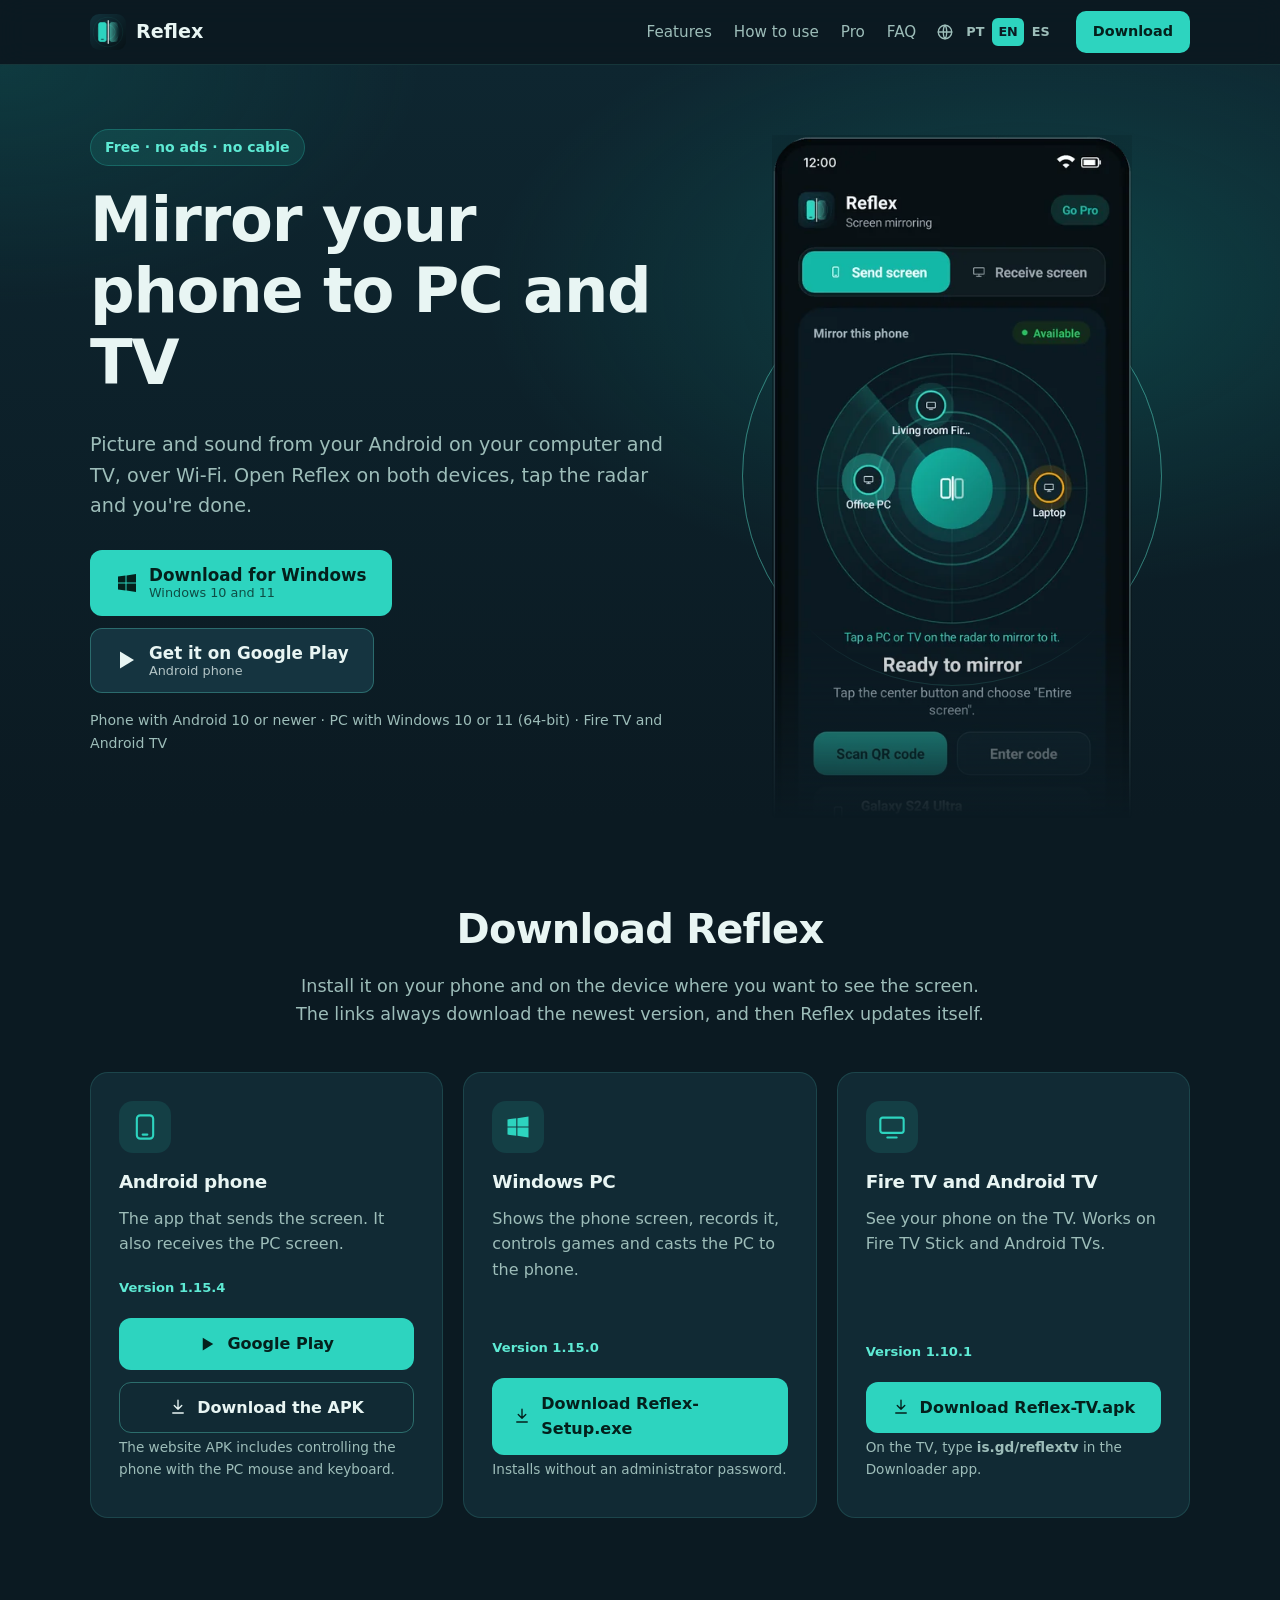
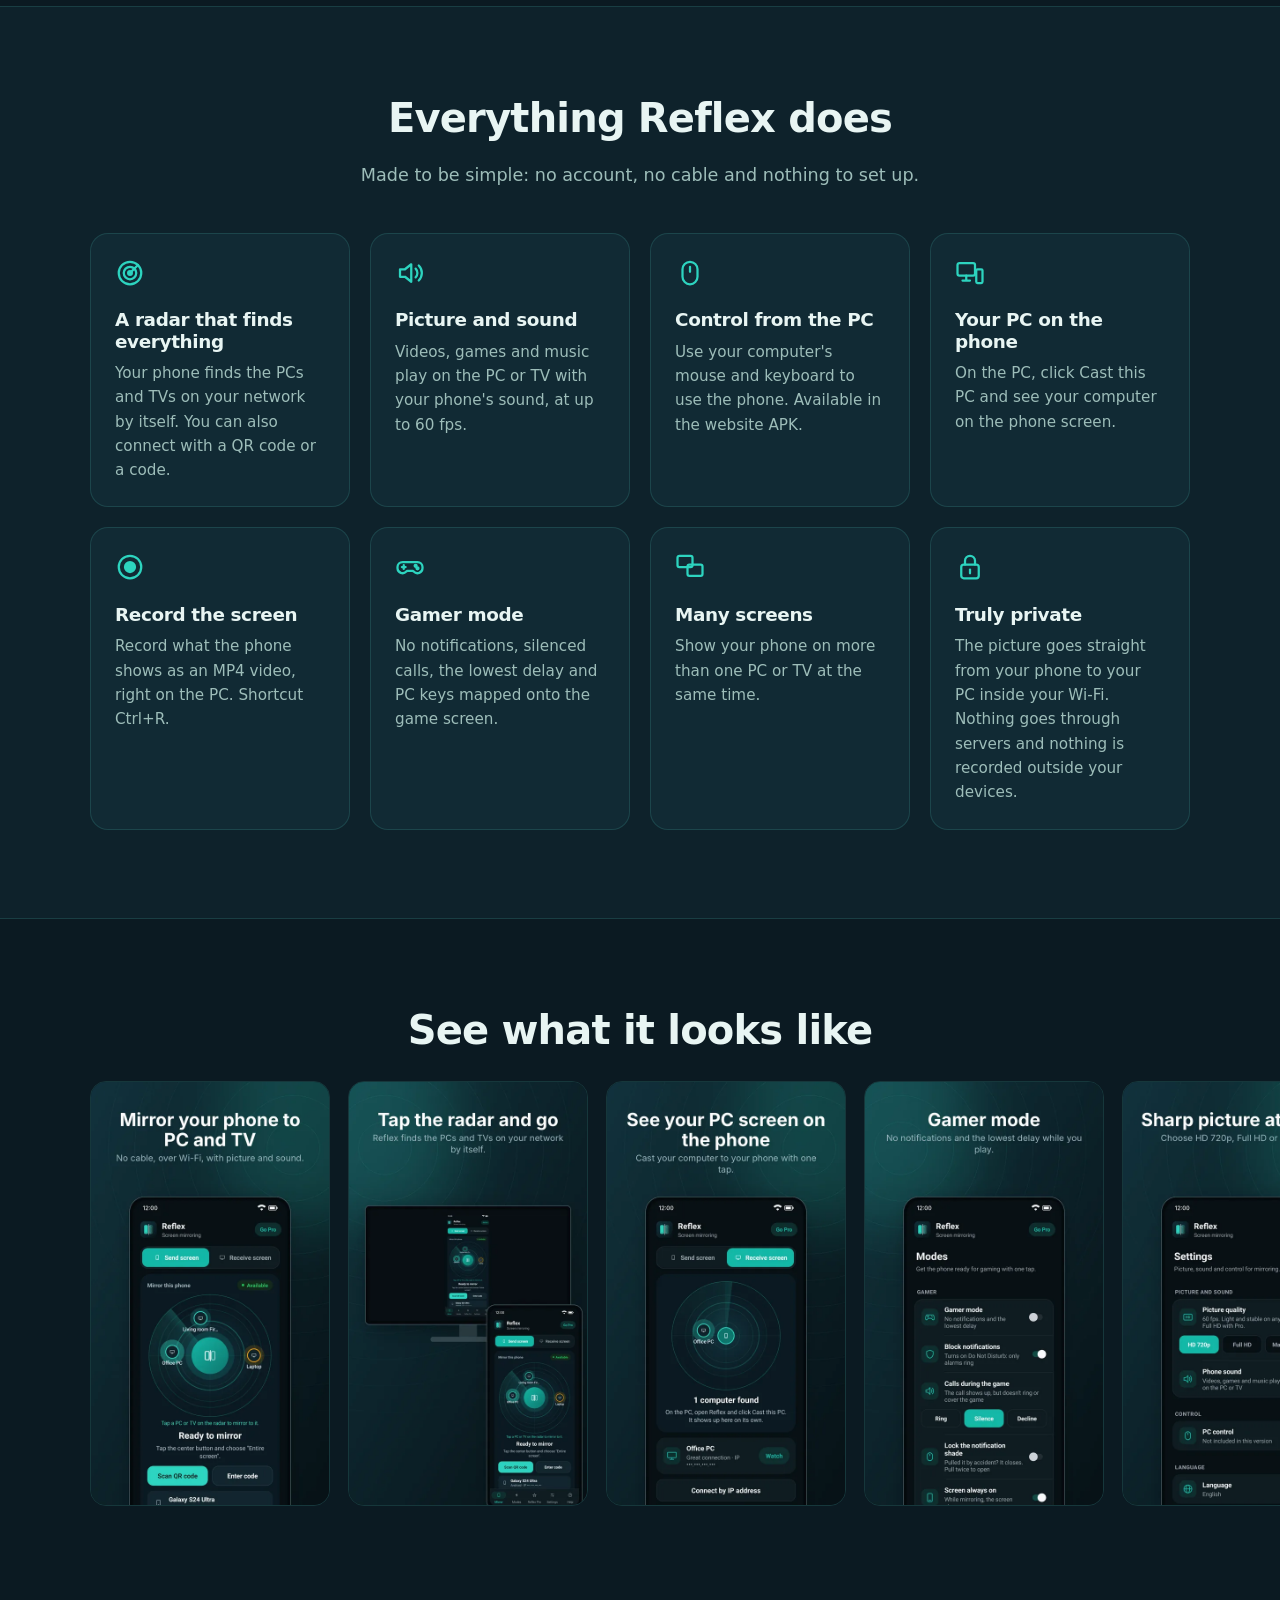
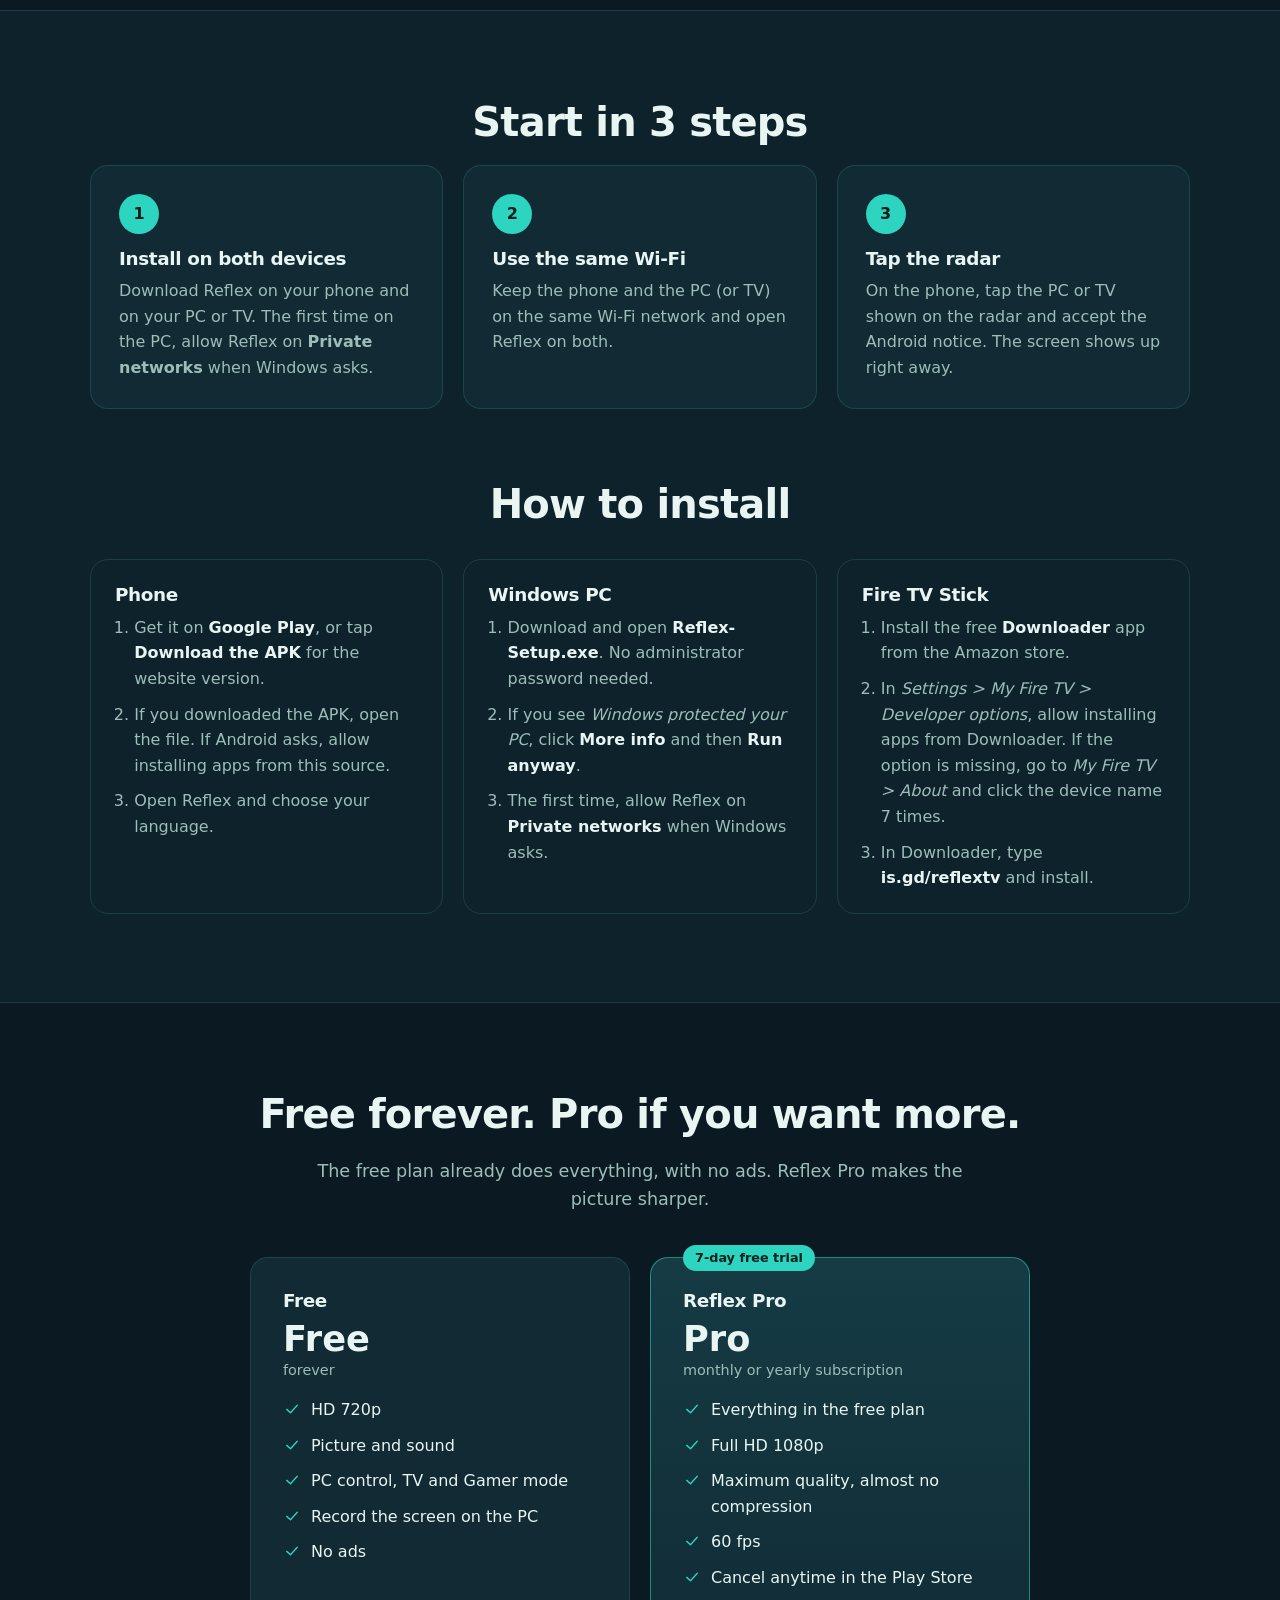
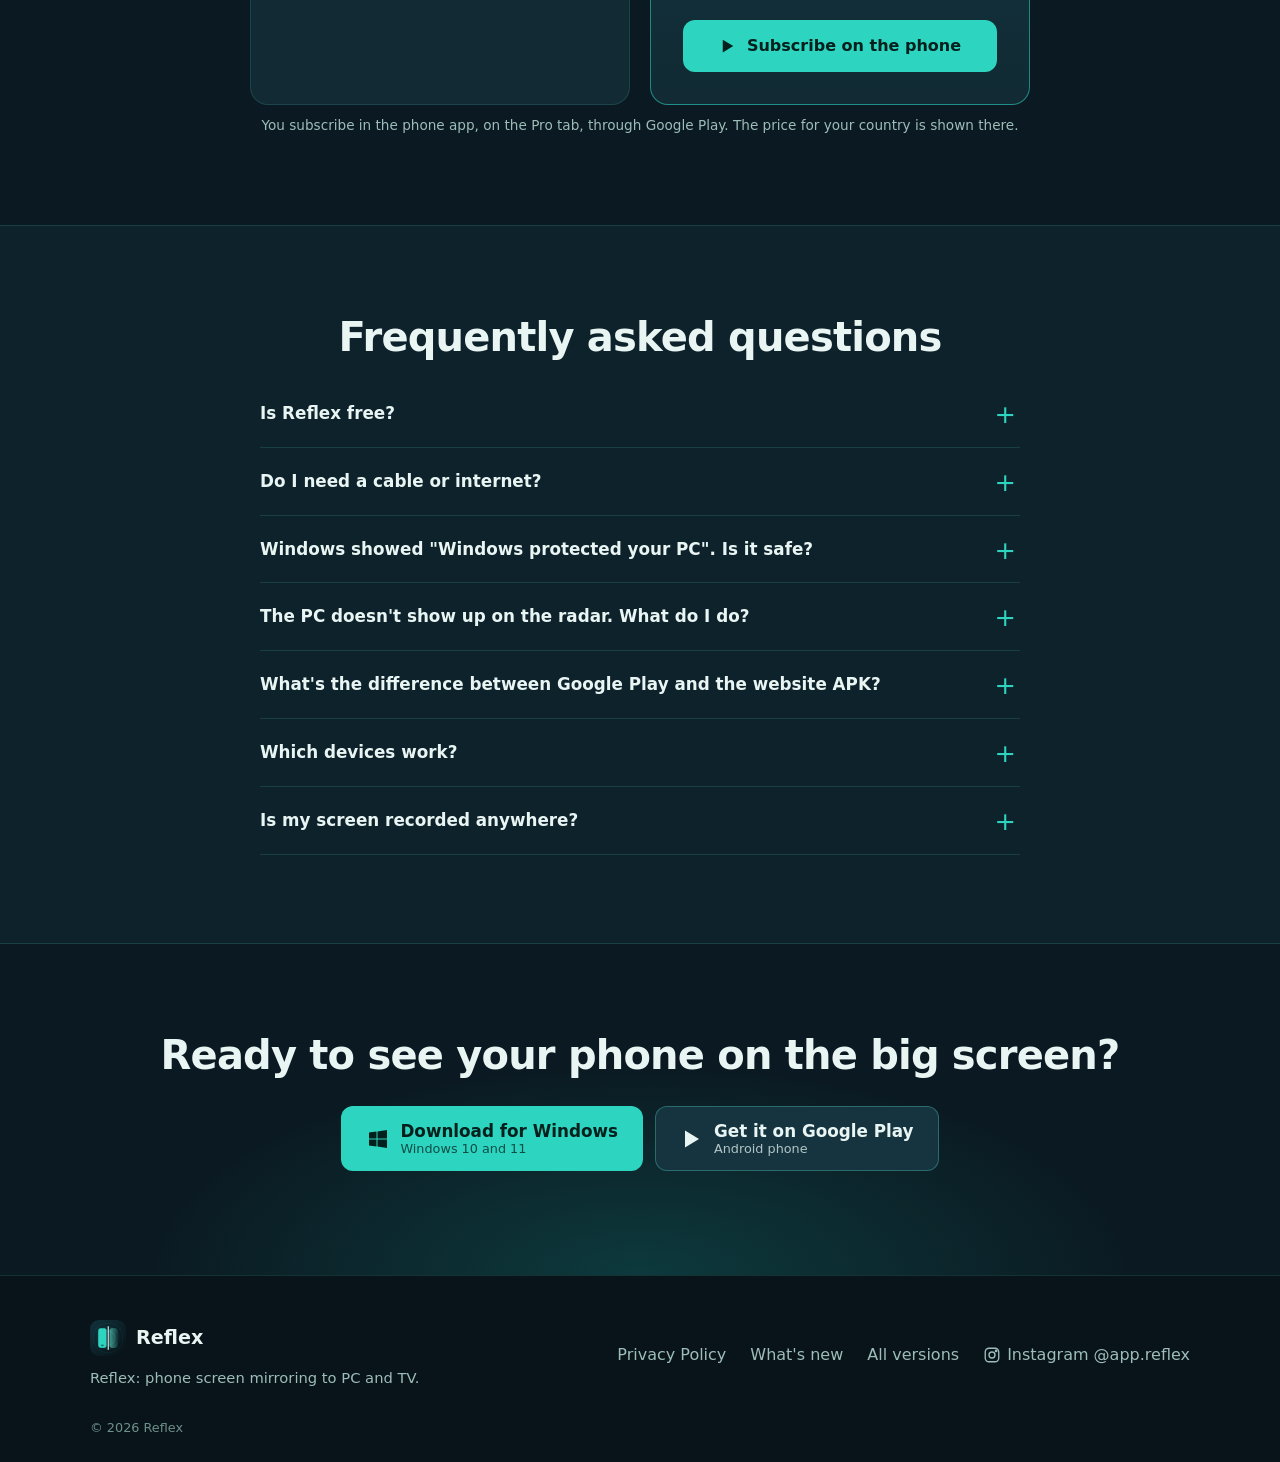
==== commit e1455c14: "Reflex 1.15.4: celular código 30 (códigos do Pro por 1 ano) Co-Authored-By: Claude Opus 5.5 <noreply" ====
--- a/docs/en/index.html
+++ b/docs/en/index.html
@@ -66,7 +66,7 @@
         <div class="cartao-ic"><svg class="ic" viewBox="0 0 24 24" fill="none" stroke="currentColor" stroke-width="1.8" stroke-linecap="round" stroke-linejoin="round" aria-hidden="true"><rect x="5" y="2" width="14" height="20" rx="3"/><path d="M10 18.5h4"/></svg></div>
         <h3>Android phone</h3>
         <p>The app that sends the screen. It also receives the PC screen.</p>
-        <p class="versao" data-versao="android">Version 1.15.1</p>
+        <p class="versao" data-versao="android">Version 1.15.4</p>
         <a class="botao" href="https://play.google.com/store/apps/details?id=com.reflexapp.espelhar&hl=en"><svg class="ic pequeno" viewBox="0 0 24 24" fill="none" stroke="currentColor" stroke-width="1.8" stroke-linecap="round" stroke-linejoin="round" aria-hidden="true"><path d="M5 3.5v17l14-8.5z" fill="currentColor" stroke="none"/></svg> Google Play</a>
         <a class="botao botao-contorno" href="https://github.com/cebratelli-bot/reflex-download/releases/latest/download/Reflex-Android.apk"><svg class="ic pequeno" viewBox="0 0 24 24" fill="none" stroke="currentColor" stroke-width="1.8" stroke-linecap="round" stroke-linejoin="round" aria-hidden="true"><path d="M12 3v12M7 10l5 5 5-5M5 20h14"/></svg> Download the APK</a>
         <p class="mini">The website APK includes controlling the phone with the PC mouse and keyboard.</p>
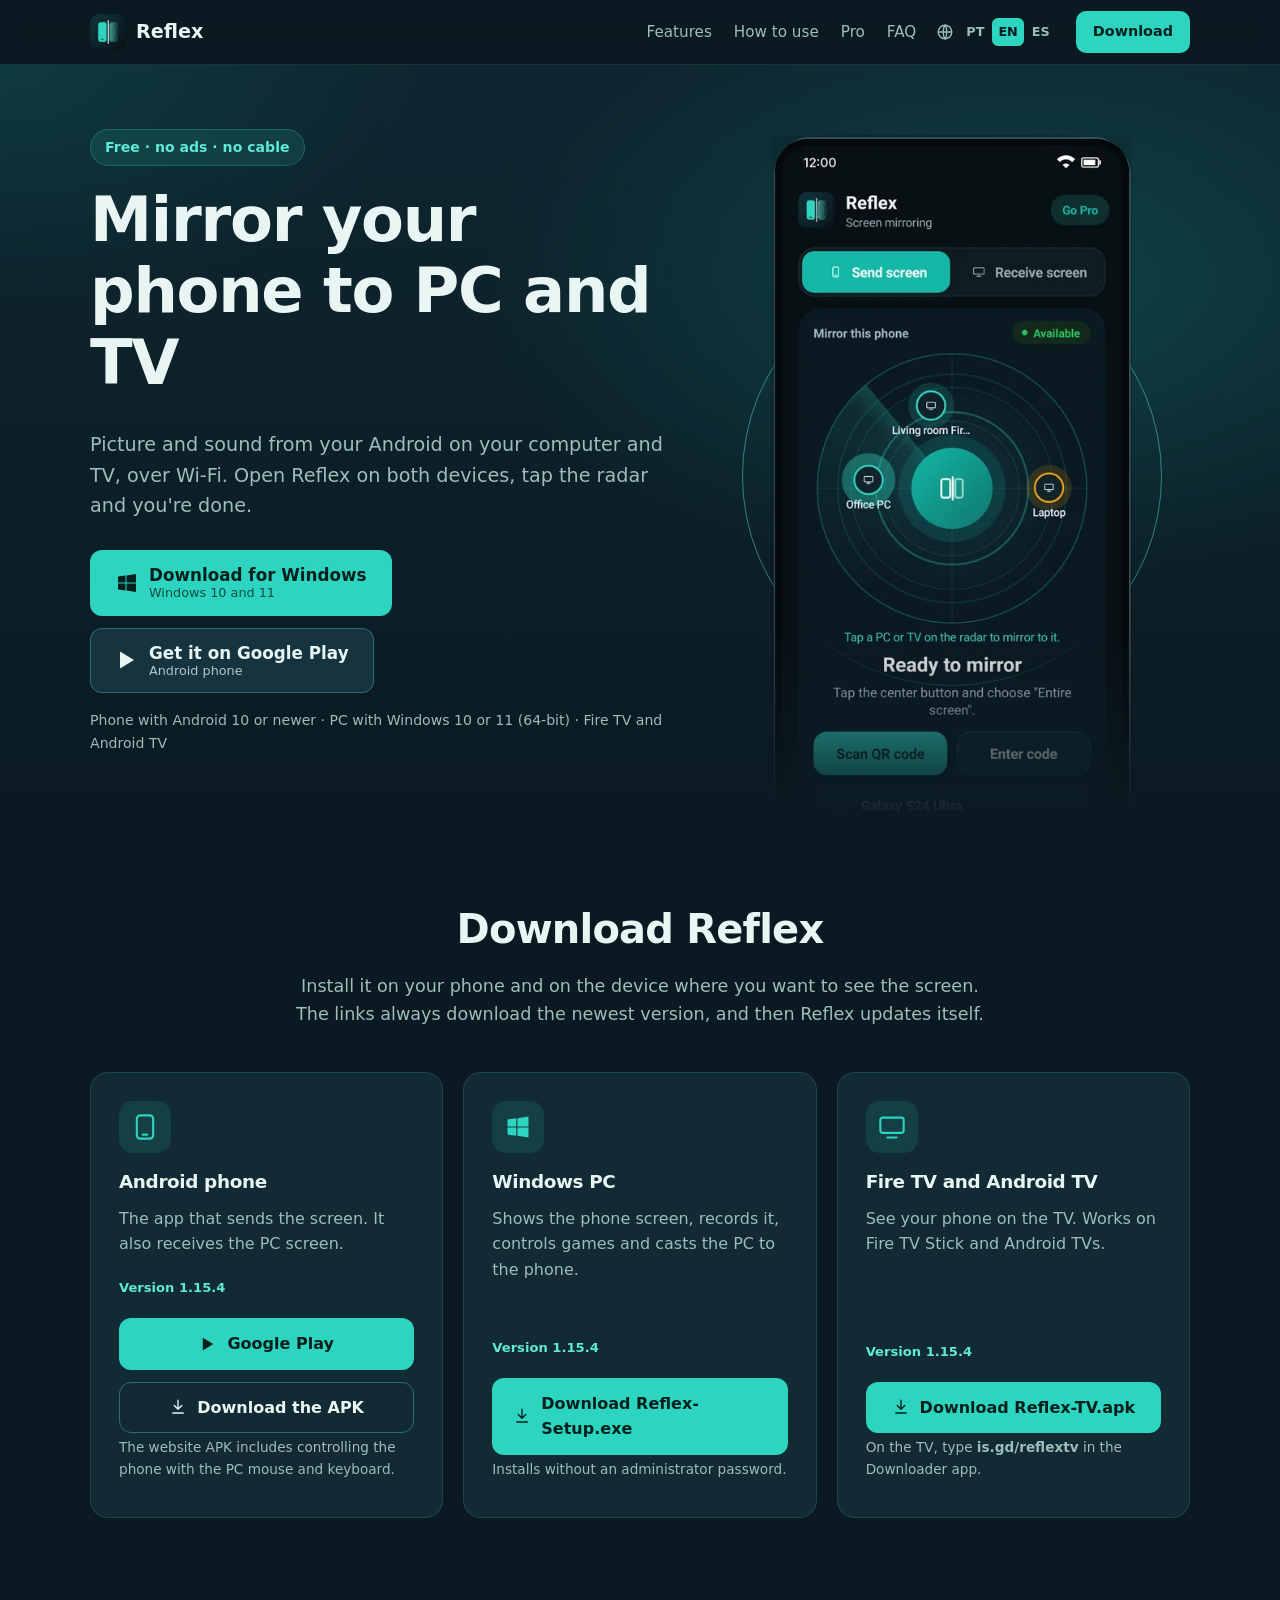
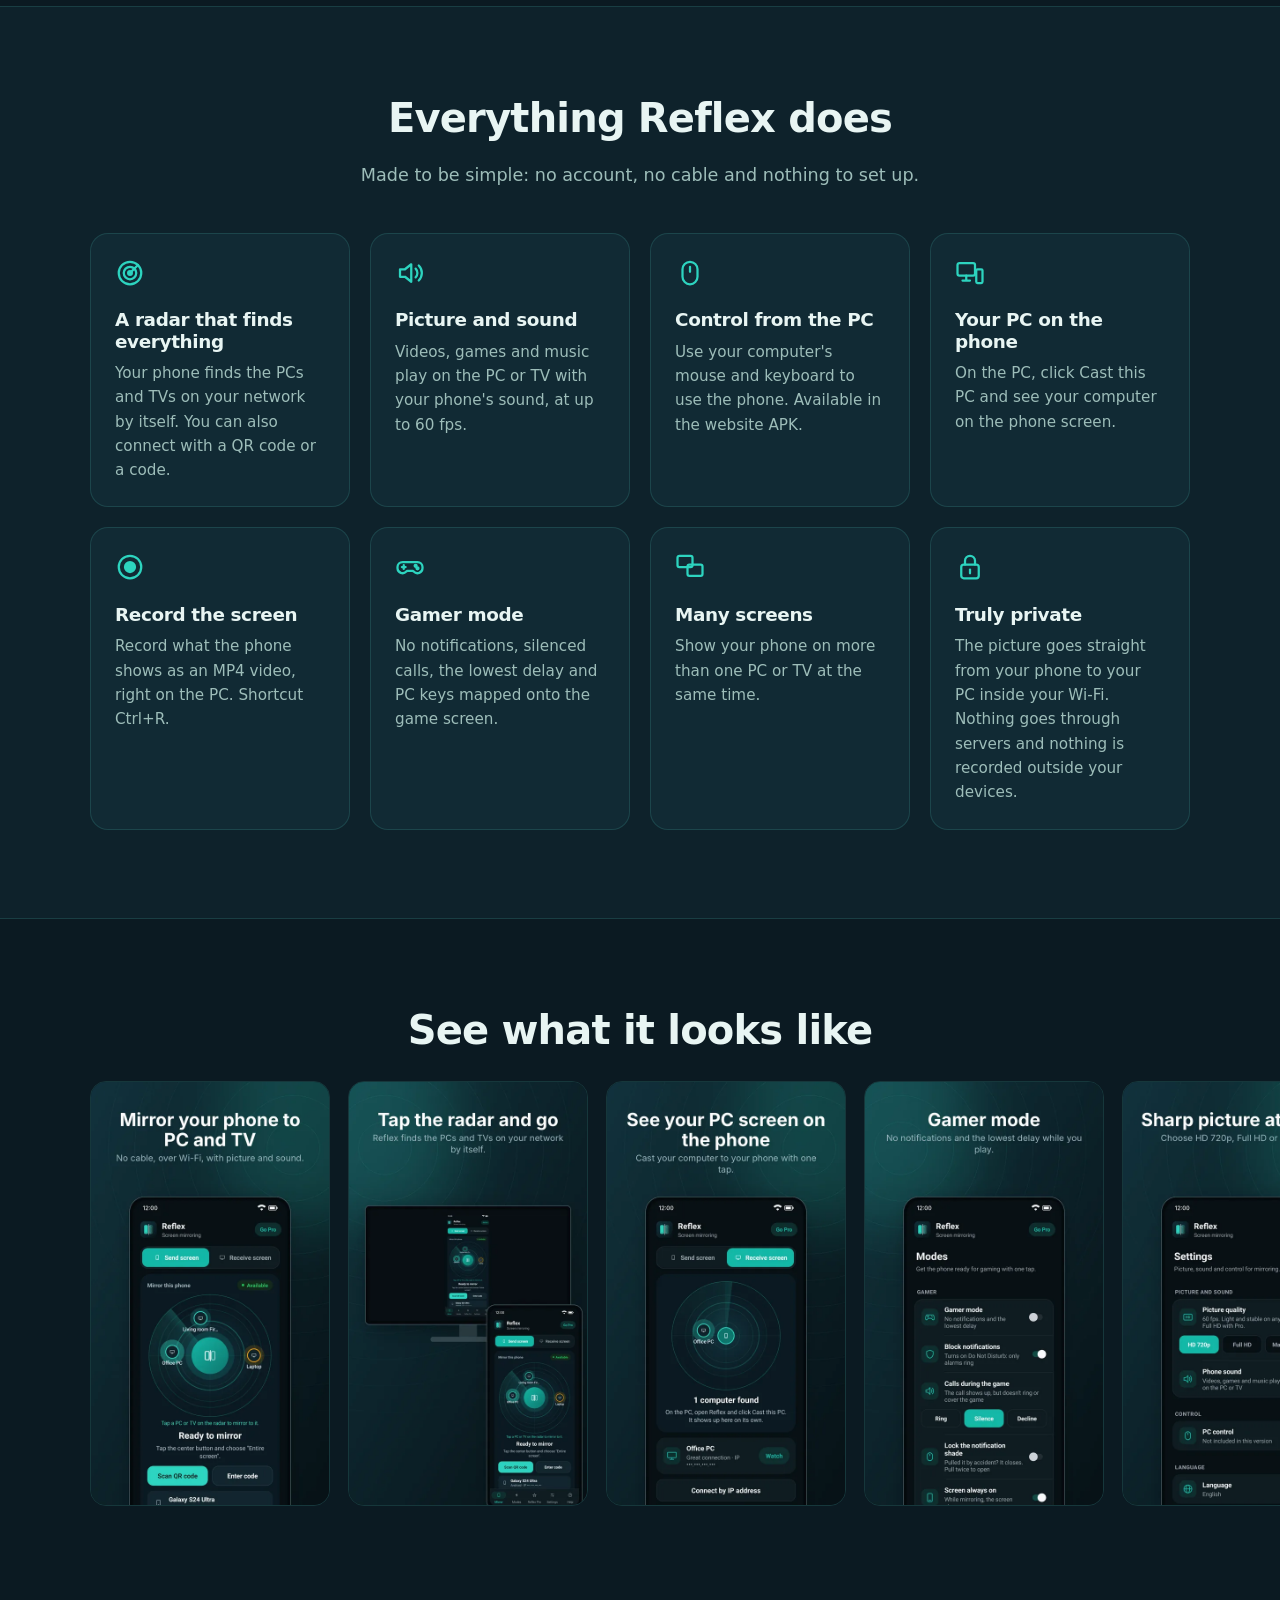
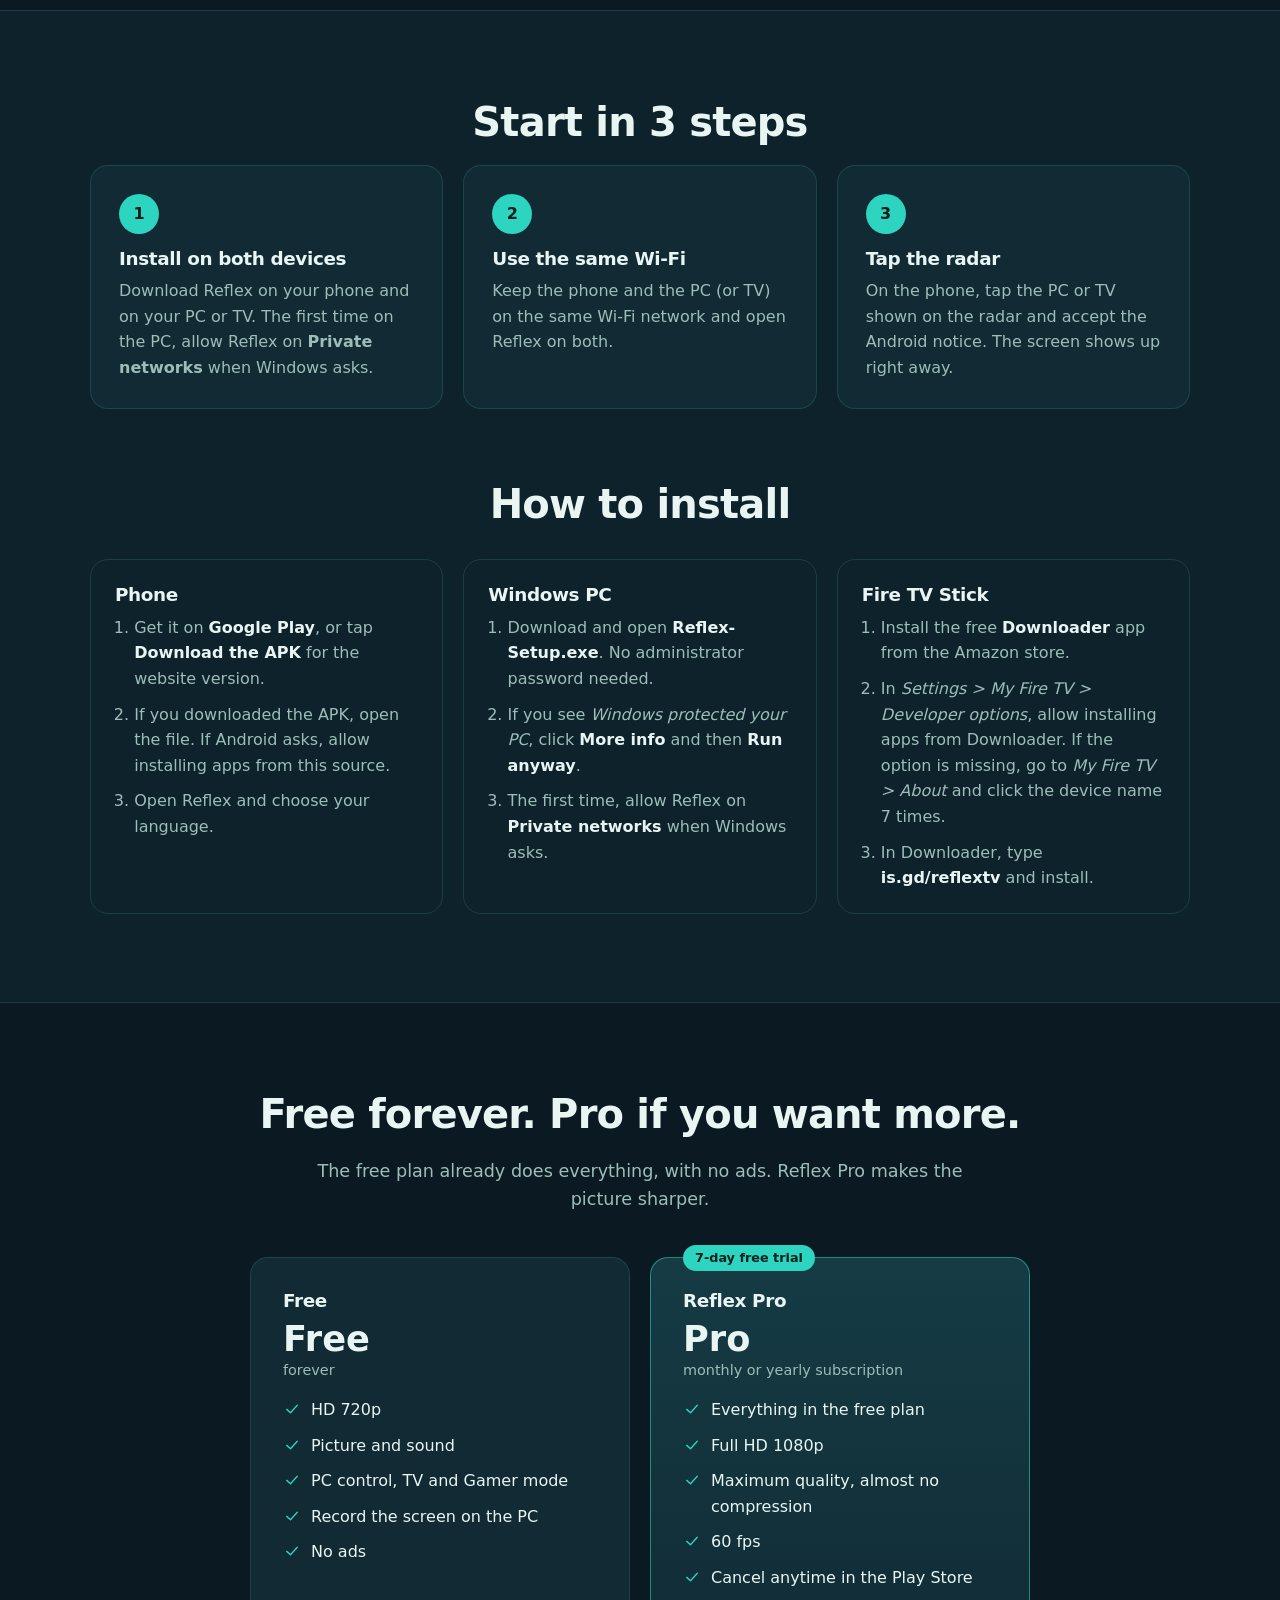
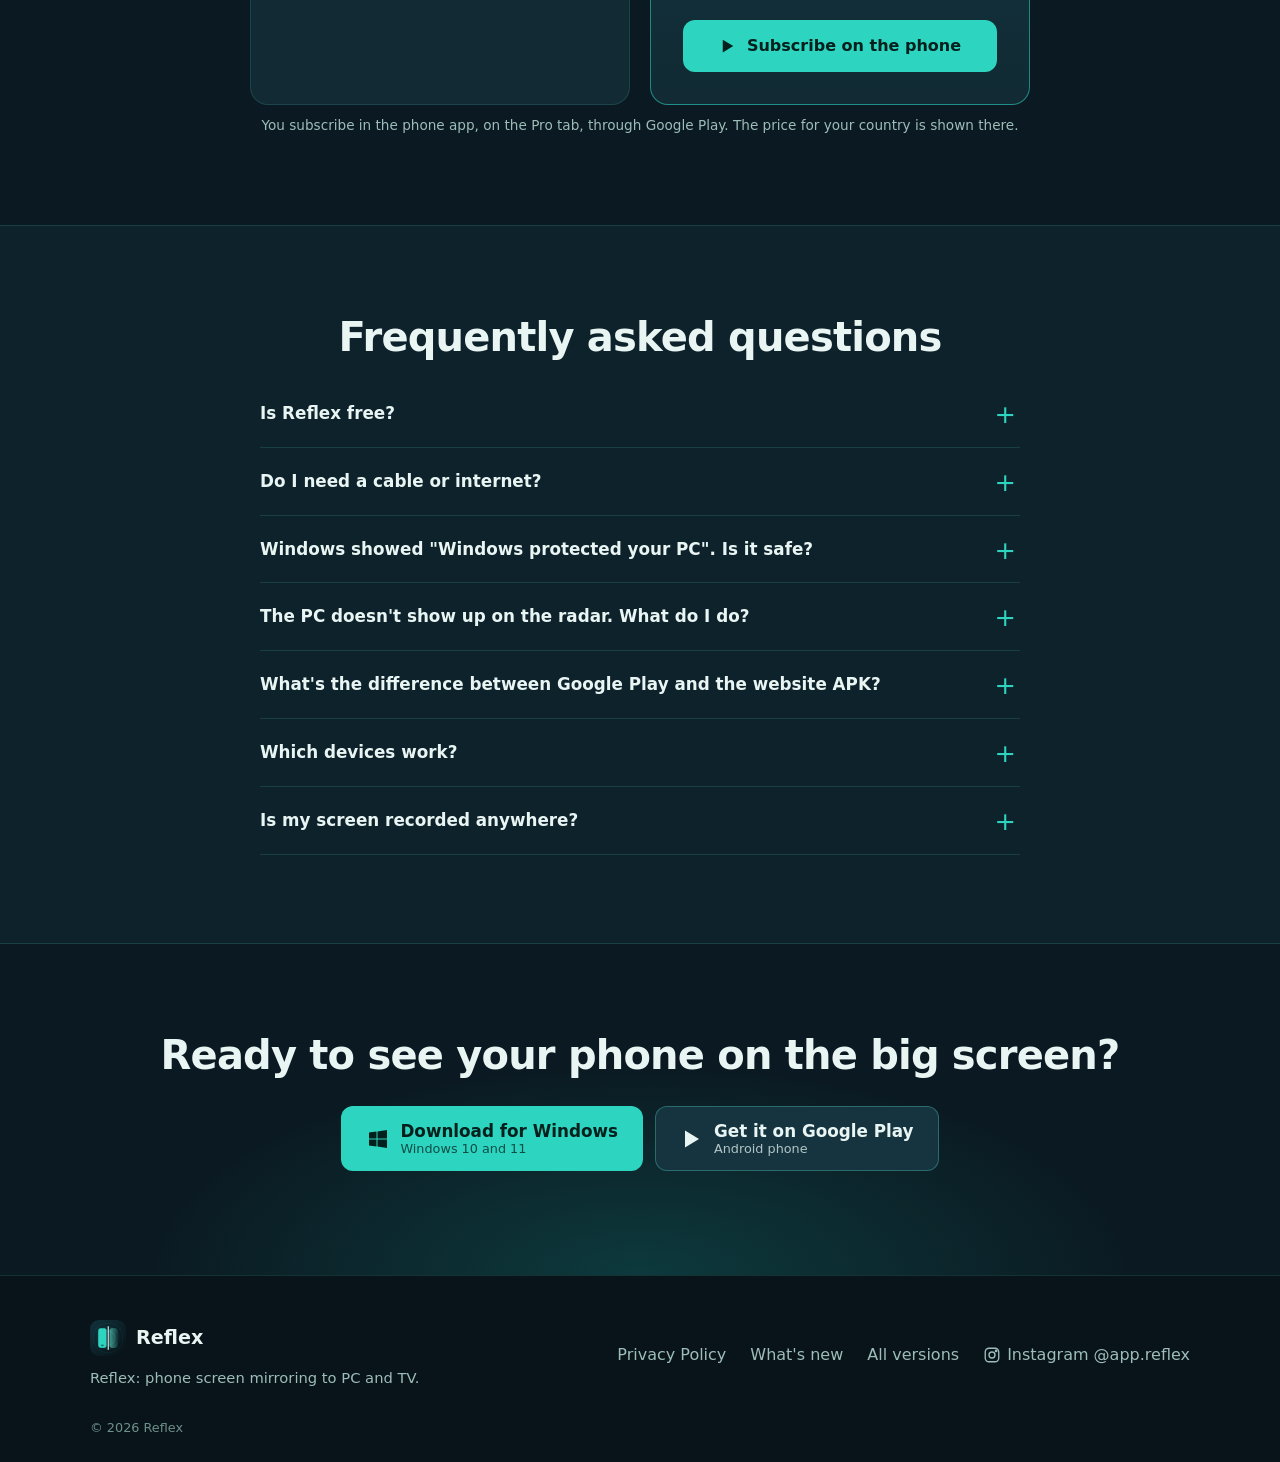
==== commit 57cfb3f1: "Reflex 1.15.5 (publicação): PC e TV na versão 1.15.4, igual ao celular Co-Authored-By: Claude Opus 5" ====
--- a/docs/en/index.html
+++ b/docs/en/index.html
@@ -75,7 +75,7 @@
         <div class="cartao-ic"><svg class="ic" viewBox="0 0 24 24" fill="none" stroke="currentColor" stroke-width="1.8" stroke-linecap="round" stroke-linejoin="round" aria-hidden="true"><path d="M3 5.5 10.5 4.5v7H3zM11.5 4.4 21 3v8.5h-9.5zM3 12.5h7.5v7L3 18.5zM11.5 12.5H21V21l-9.5-1.4z" fill="currentColor" stroke="none"/></svg></div>
         <h3>Windows PC</h3>
         <p>Shows the phone screen, records it, controls games and casts the PC to the phone.</p>
-        <p class="versao" data-versao="windows">Version 1.15.0</p>
+        <p class="versao" data-versao="windows">Version 1.15.4</p>
         <a class="botao" href="https://github.com/cebratelli-bot/reflex-download/releases/latest/download/Reflex-Setup.exe"><svg class="ic pequeno" viewBox="0 0 24 24" fill="none" stroke="currentColor" stroke-width="1.8" stroke-linecap="round" stroke-linejoin="round" aria-hidden="true"><path d="M12 3v12M7 10l5 5 5-5M5 20h14"/></svg> Download Reflex-Setup.exe</a>
         <p class="mini">Installs without an administrator password.</p>
       </article>
@@ -83,7 +83,7 @@
         <div class="cartao-ic"><svg class="ic" viewBox="0 0 24 24" fill="none" stroke="currentColor" stroke-width="1.8" stroke-linecap="round" stroke-linejoin="round" aria-hidden="true"><rect x="2" y="4" width="20" height="13" rx="2"/><path d="M8 21h8"/></svg></div>
         <h3>Fire TV and Android TV</h3>
         <p>See your phone on the TV. Works on Fire TV Stick and Android TVs.</p>
-        <p class="versao" data-versao="tv">Version 1.10.1</p>
+        <p class="versao" data-versao="tv">Version 1.15.4</p>
         <a class="botao" href="https://github.com/cebratelli-bot/reflex-download/releases/latest/download/Reflex-TV.apk"><svg class="ic pequeno" viewBox="0 0 24 24" fill="none" stroke="currentColor" stroke-width="1.8" stroke-linecap="round" stroke-linejoin="round" aria-hidden="true"><path d="M12 3v12M7 10l5 5 5-5M5 20h14"/></svg> Download Reflex-TV.apk</a>
         <p class="mini">On the TV, type <b>is.gd/reflextv</b> in the Downloader app.</p>
       </article>
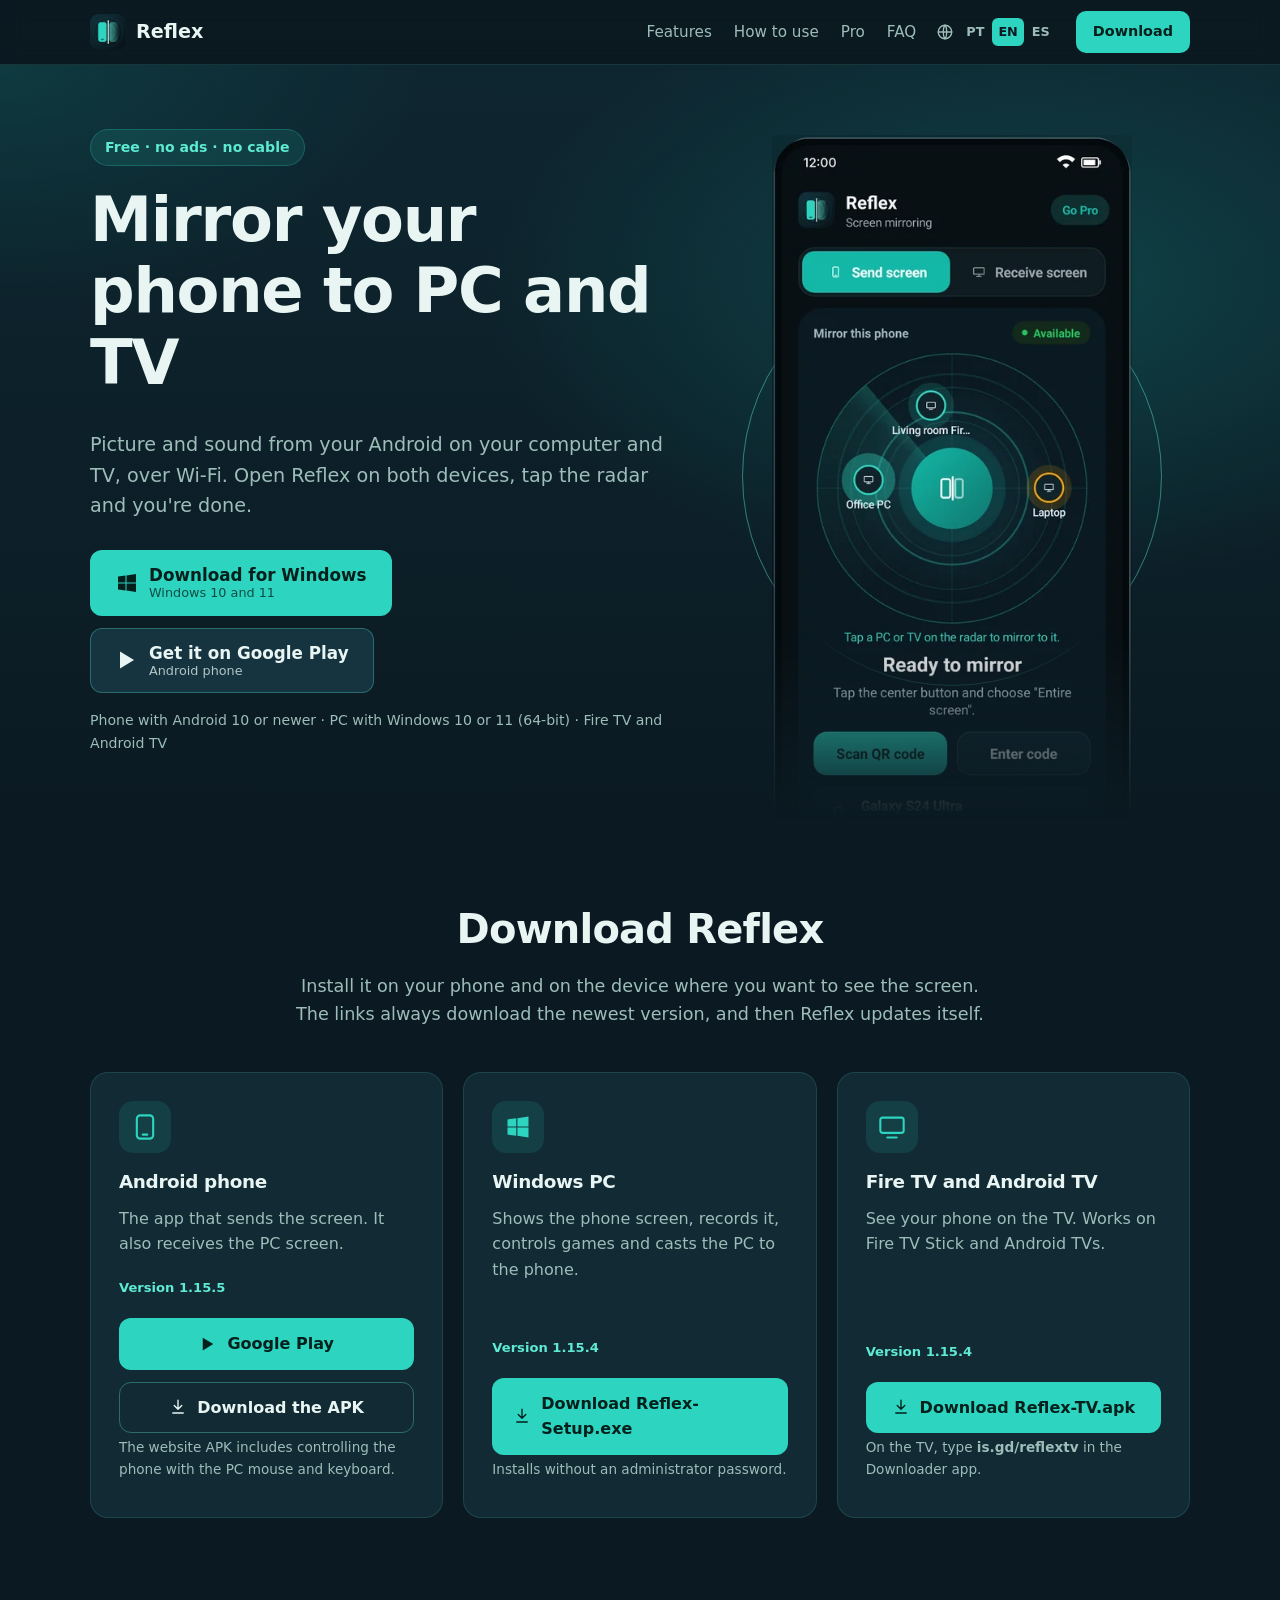
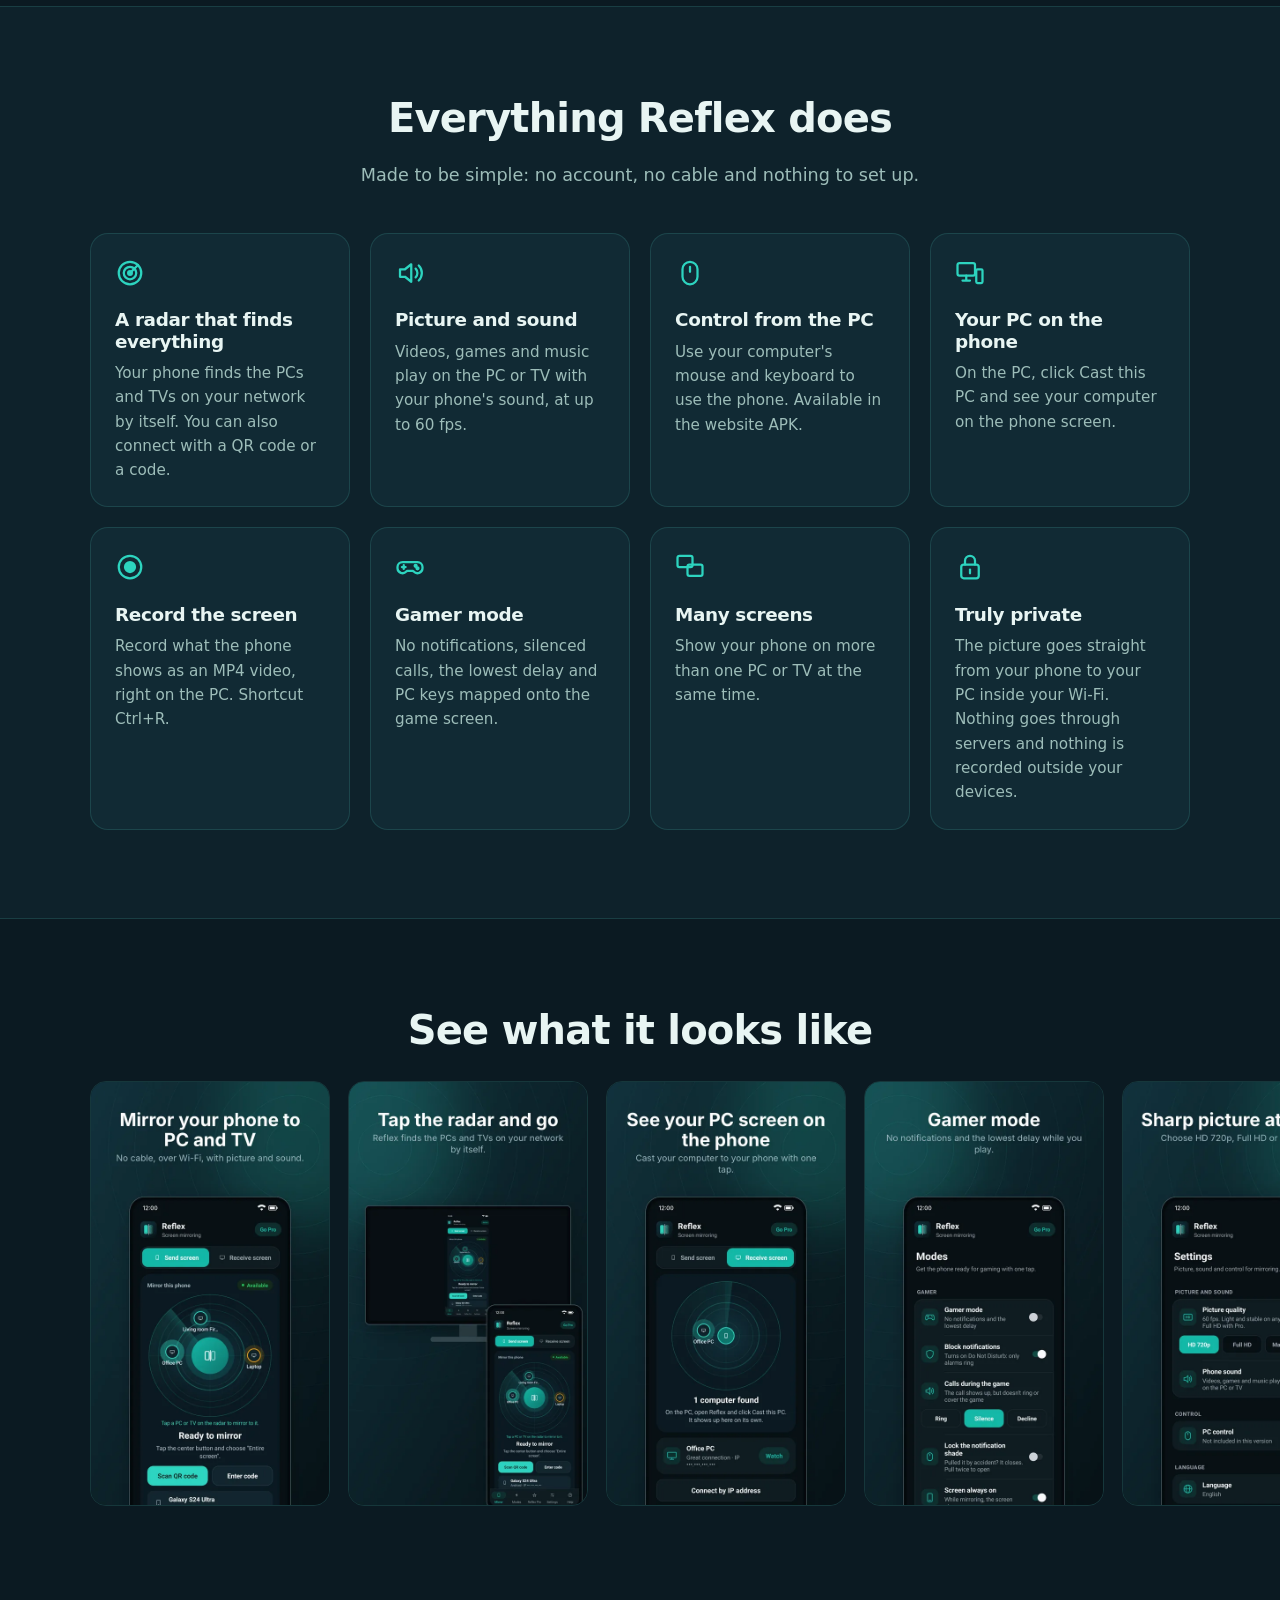
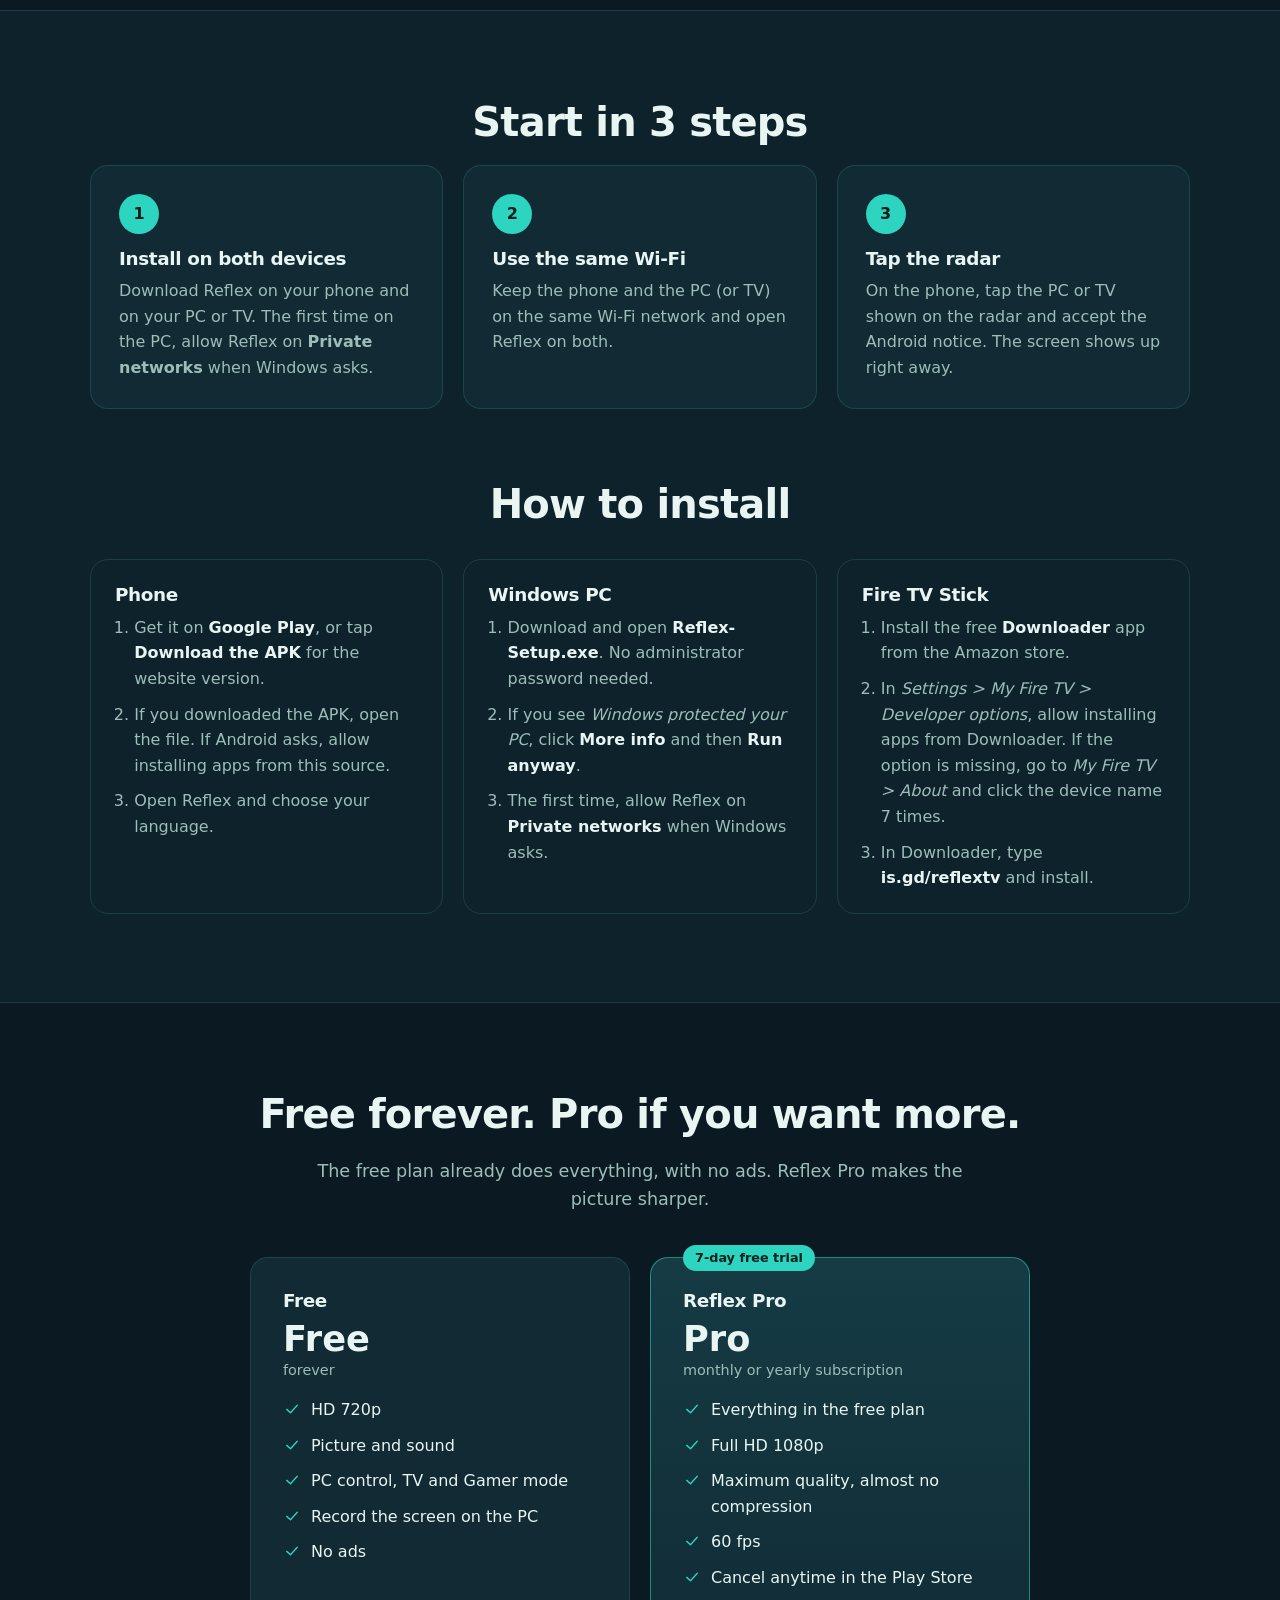
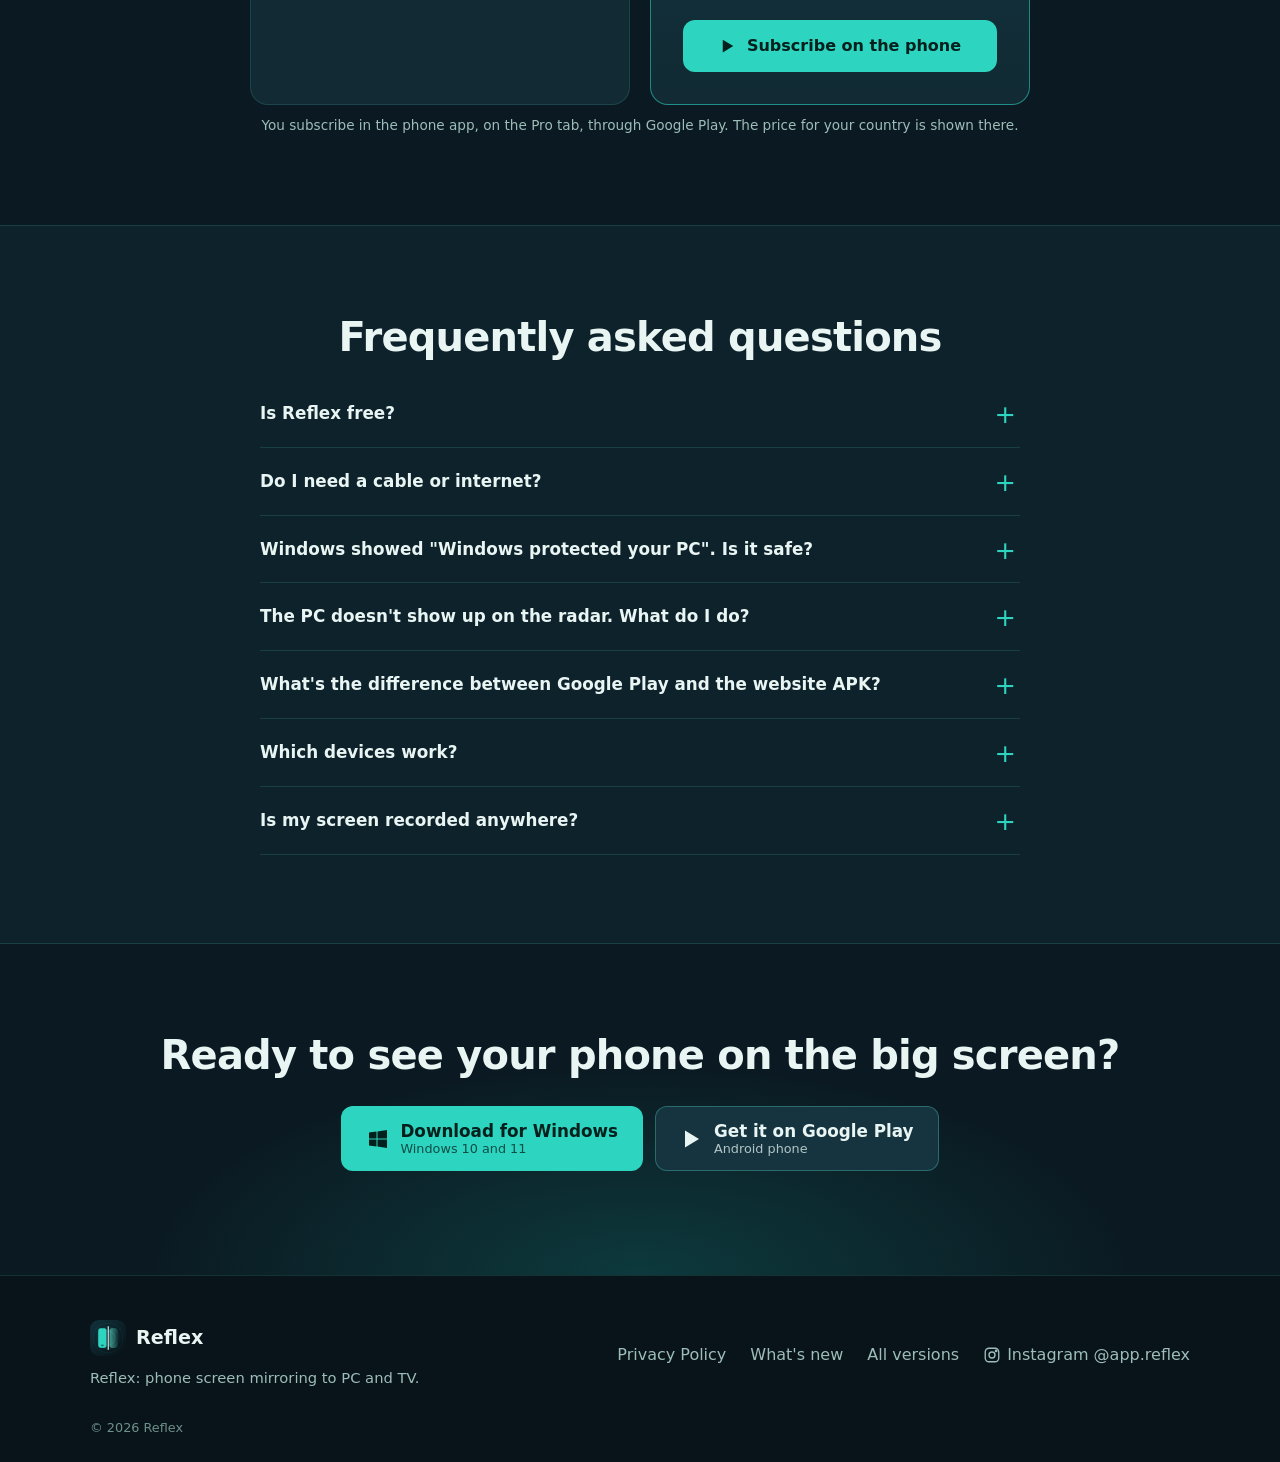
==== commit 3f19ca56: "Publica o celular 1.15.5 (código 31): sem permissão de ID de publicidade Co-Authored-By: Claude Opus" ====
--- a/docs/en/index.html
+++ b/docs/en/index.html
@@ -66,7 +66,7 @@
         <div class="cartao-ic"><svg class="ic" viewBox="0 0 24 24" fill="none" stroke="currentColor" stroke-width="1.8" stroke-linecap="round" stroke-linejoin="round" aria-hidden="true"><rect x="5" y="2" width="14" height="20" rx="3"/><path d="M10 18.5h4"/></svg></div>
         <h3>Android phone</h3>
         <p>The app that sends the screen. It also receives the PC screen.</p>
-        <p class="versao" data-versao="android">Version 1.15.4</p>
+        <p class="versao" data-versao="android">Version 1.15.5</p>
         <a class="botao" href="https://play.google.com/store/apps/details?id=com.reflexapp.espelhar&hl=en"><svg class="ic pequeno" viewBox="0 0 24 24" fill="none" stroke="currentColor" stroke-width="1.8" stroke-linecap="round" stroke-linejoin="round" aria-hidden="true"><path d="M5 3.5v17l14-8.5z" fill="currentColor" stroke="none"/></svg> Google Play</a>
         <a class="botao botao-contorno" href="https://github.com/cebratelli-bot/reflex-download/releases/latest/download/Reflex-Android.apk"><svg class="ic pequeno" viewBox="0 0 24 24" fill="none" stroke="currentColor" stroke-width="1.8" stroke-linecap="round" stroke-linejoin="round" aria-hidden="true"><path d="M12 3v12M7 10l5 5 5-5M5 20h14"/></svg> Download the APK</a>
         <p class="mini">The website APK includes controlling the phone with the PC mouse and keyboard.</p>
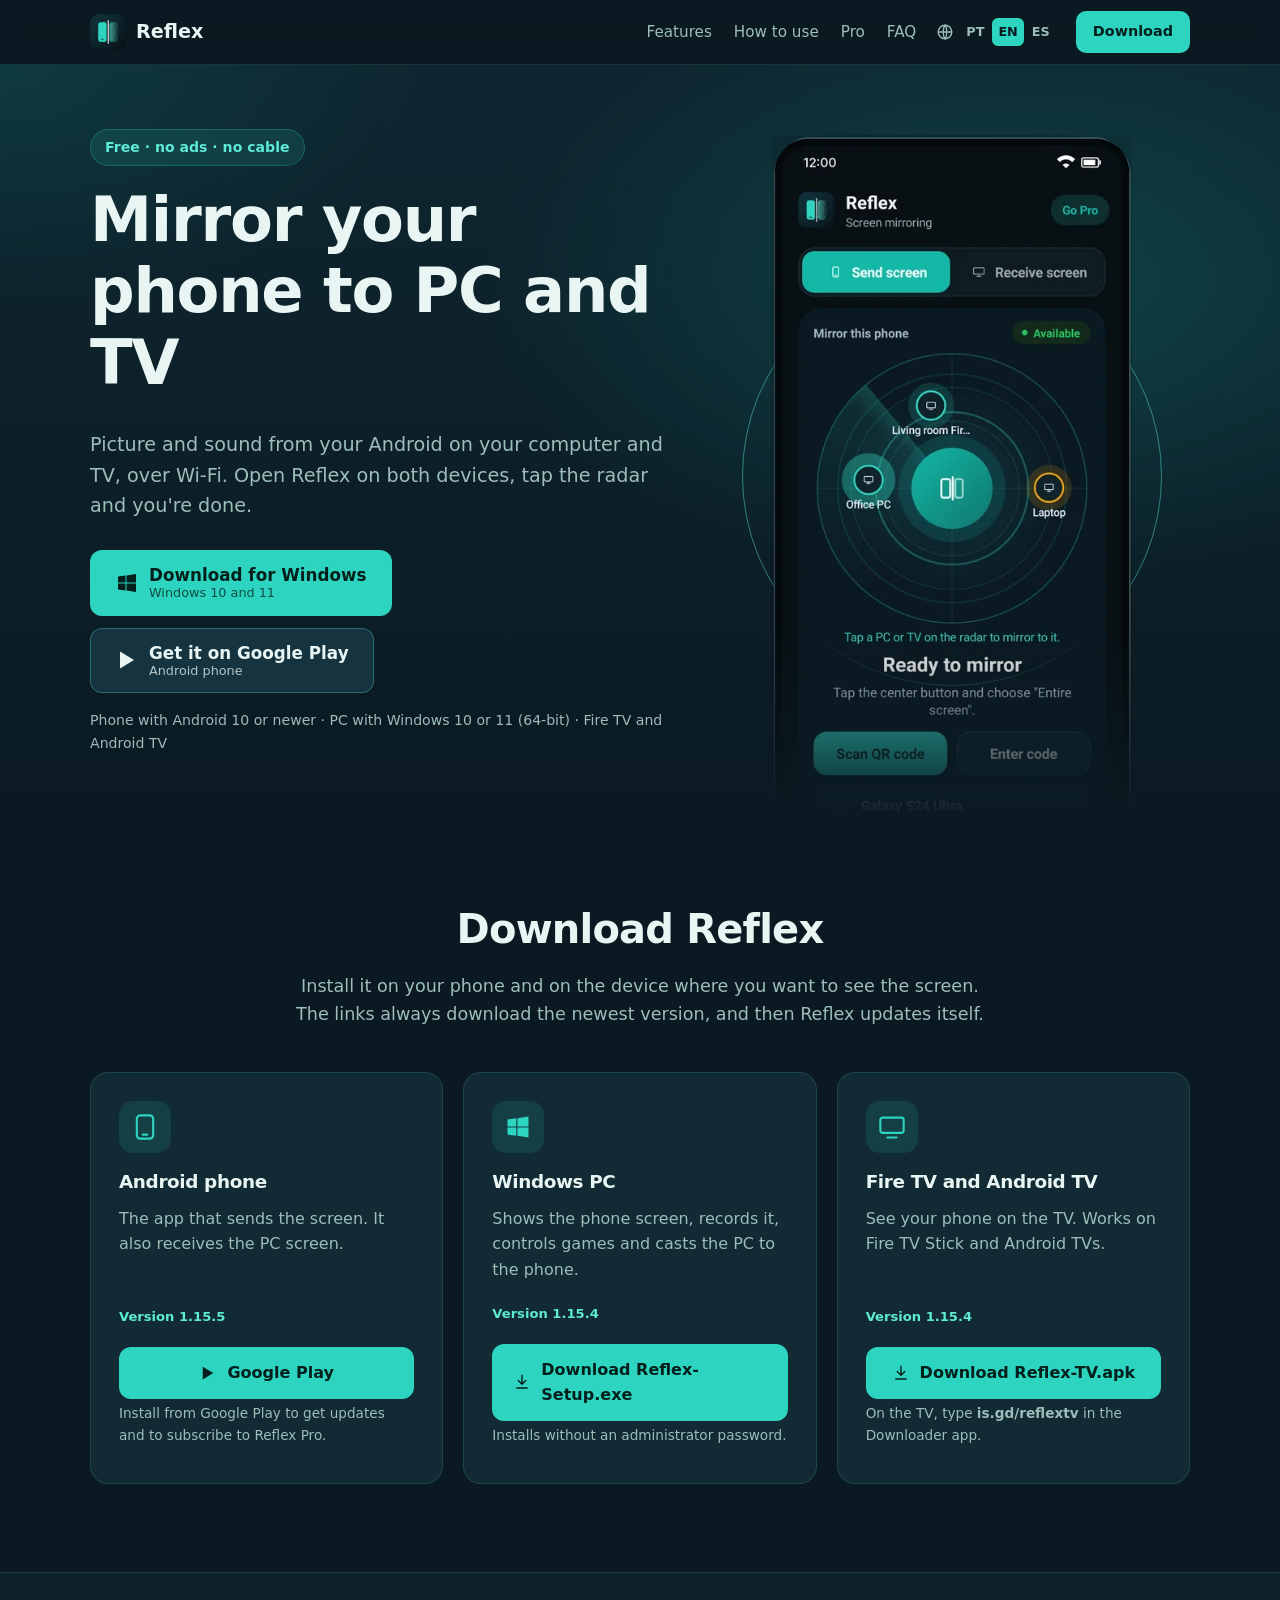
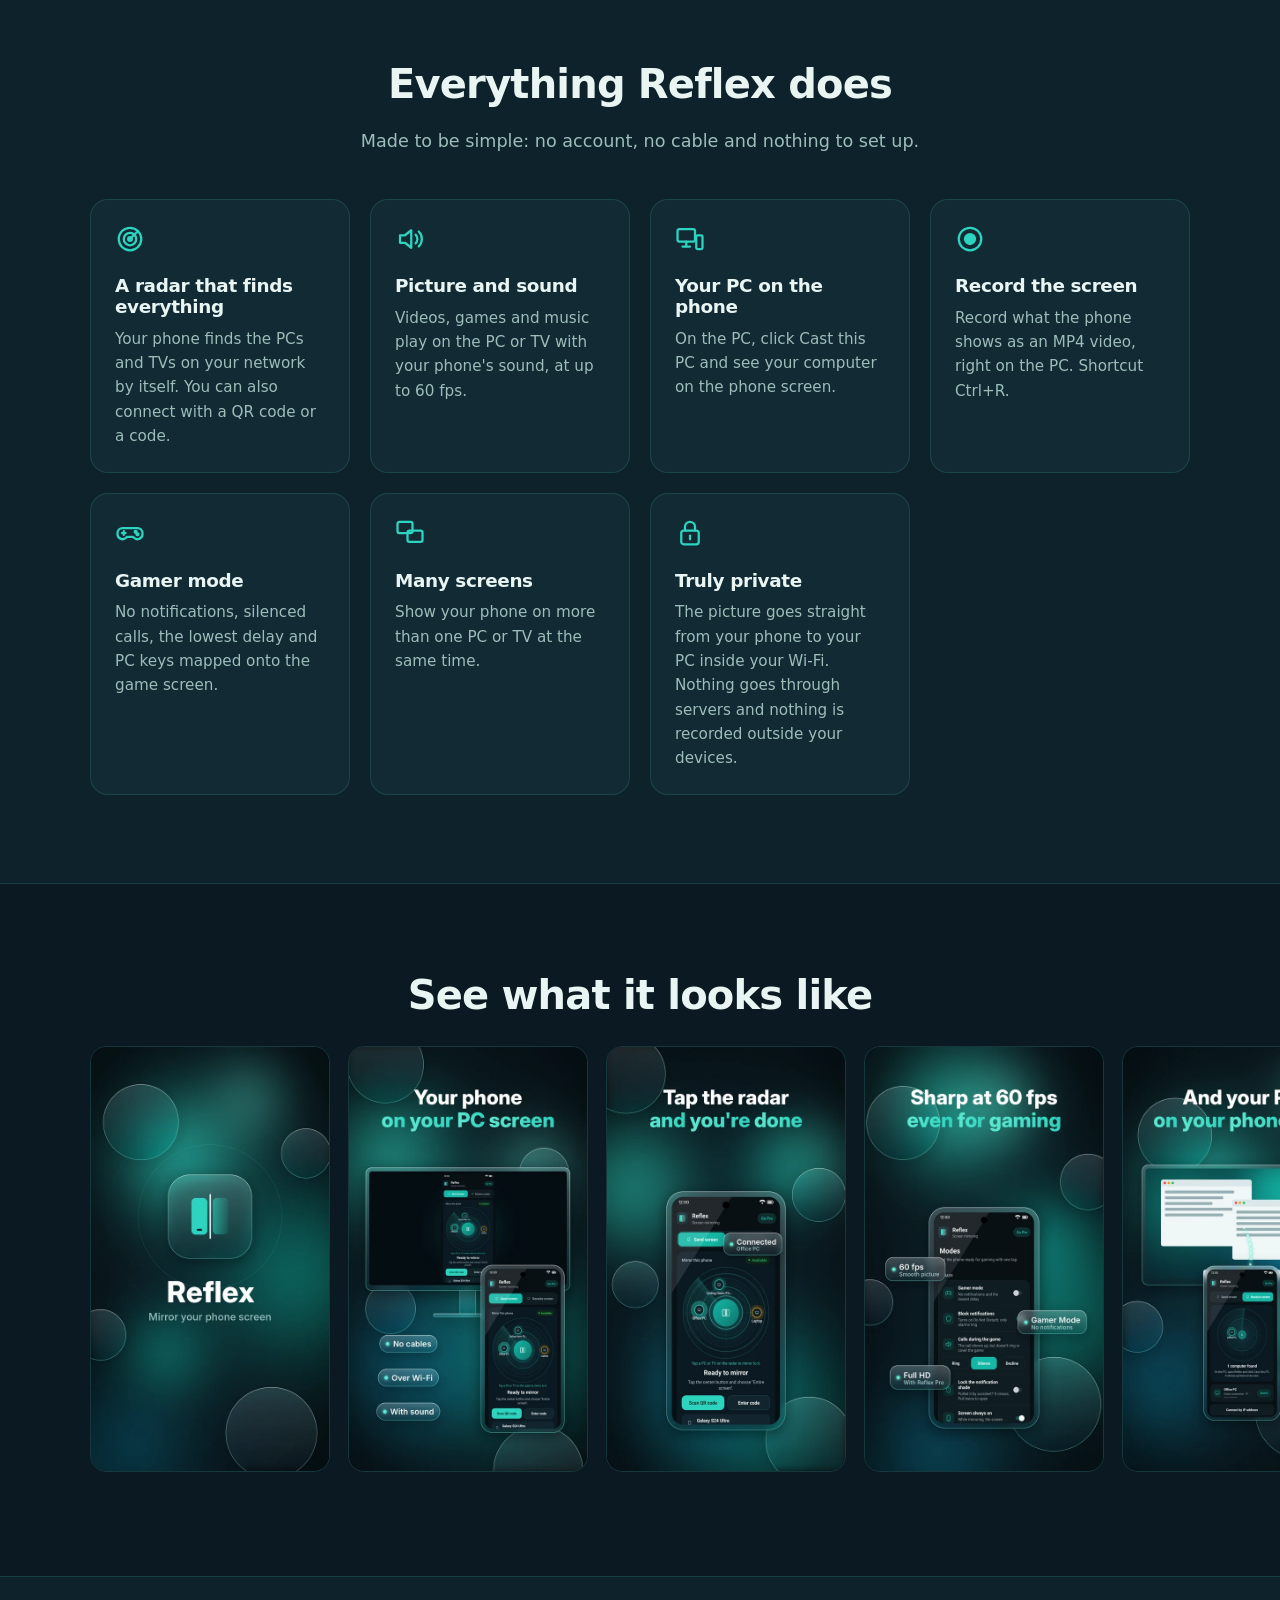
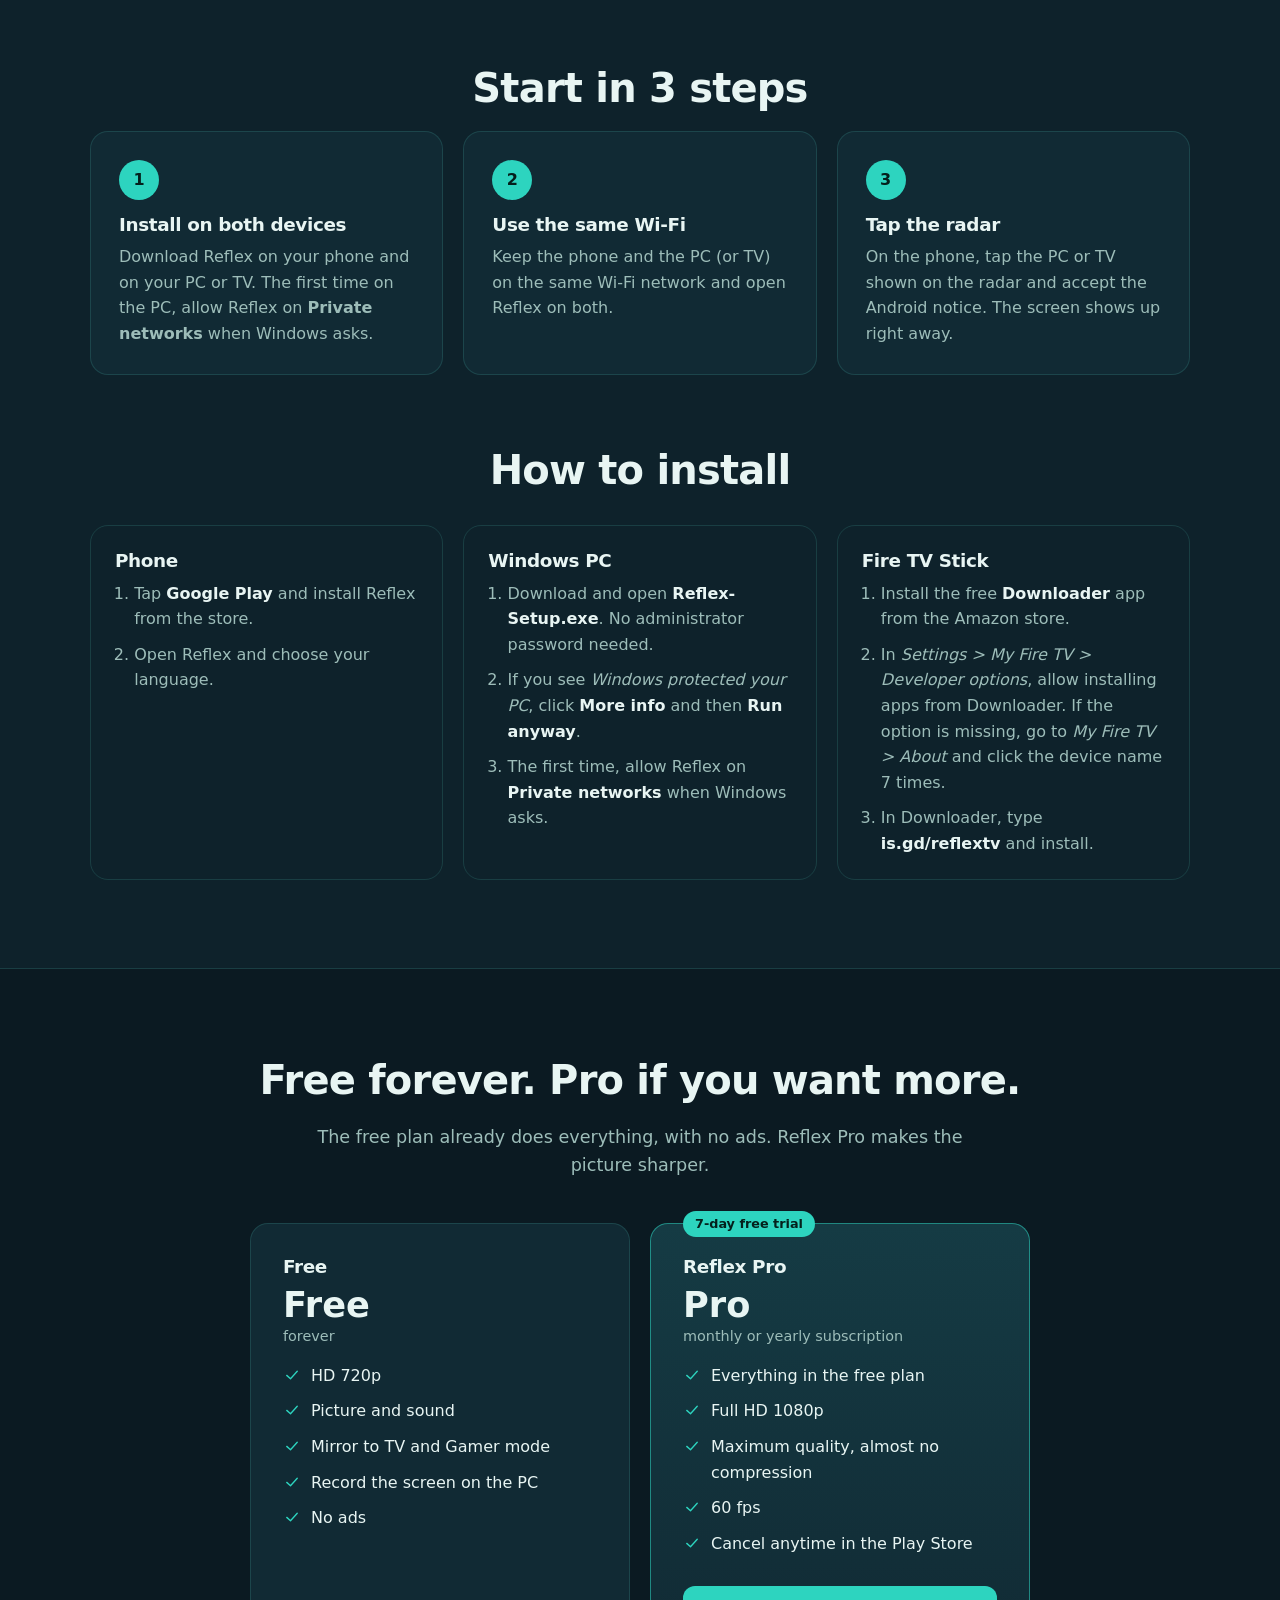
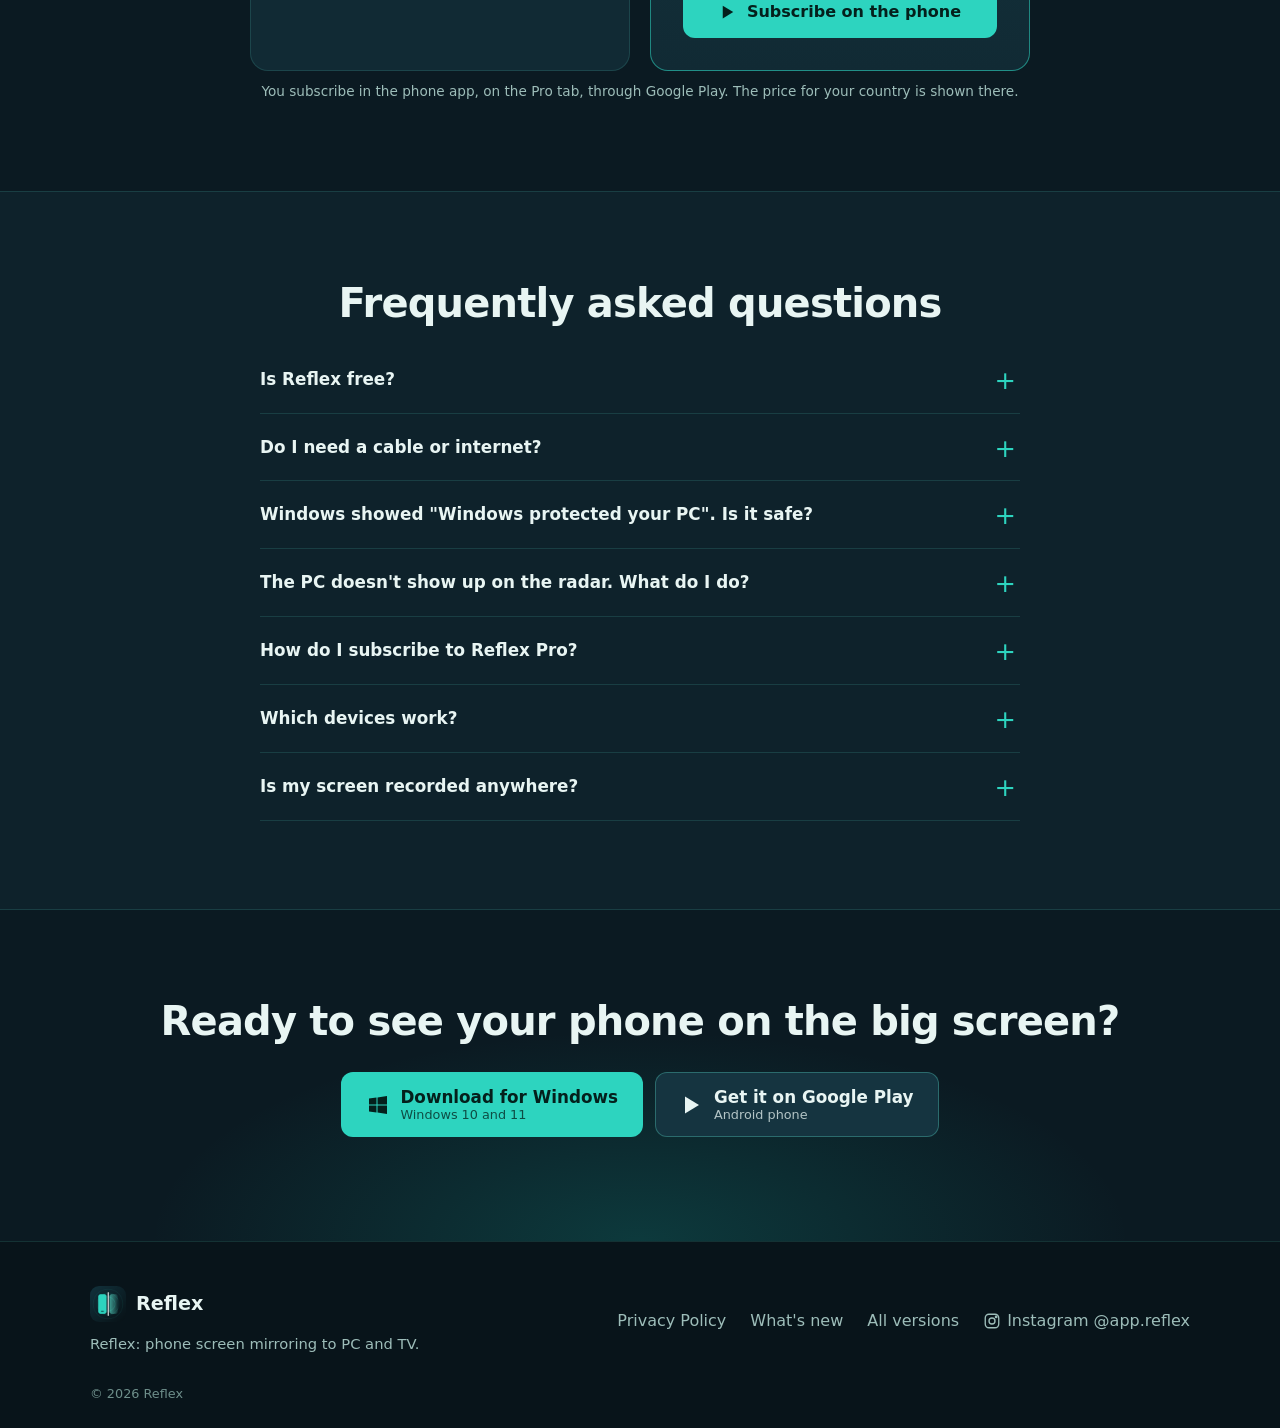
==== commit 8ca33289: "Site: novas imagens animadas e sem o APK do celular O celular agora é baixado só pela Google Play, p" ====
--- a/docs/en/index.html
+++ b/docs/en/index.html
@@ -68,8 +68,7 @@
         <p>The app that sends the screen. It also receives the PC screen.</p>
         <p class="versao" data-versao="android">Version 1.15.5</p>
         <a class="botao" href="https://play.google.com/store/apps/details?id=com.reflexapp.espelhar&hl=en"><svg class="ic pequeno" viewBox="0 0 24 24" fill="none" stroke="currentColor" stroke-width="1.8" stroke-linecap="round" stroke-linejoin="round" aria-hidden="true"><path d="M5 3.5v17l14-8.5z" fill="currentColor" stroke="none"/></svg> Google Play</a>
-        <a class="botao botao-contorno" href="https://github.com/cebratelli-bot/reflex-download/releases/latest/download/Reflex-Android.apk"><svg class="ic pequeno" viewBox="0 0 24 24" fill="none" stroke="currentColor" stroke-width="1.8" stroke-linecap="round" stroke-linejoin="round" aria-hidden="true"><path d="M12 3v12M7 10l5 5 5-5M5 20h14"/></svg> Download the APK</a>
-        <p class="mini">The website APK includes controlling the phone with the PC mouse and keyboard.</p>
+        <p class="mini">Install from Google Play to get updates and to subscribe to Reflex Pro.</p>
       </article>
       <article class="cartao" data-so="windows">
         <div class="cartao-ic"><svg class="ic" viewBox="0 0 24 24" fill="none" stroke="currentColor" stroke-width="1.8" stroke-linecap="round" stroke-linejoin="round" aria-hidden="true"><path d="M3 5.5 10.5 4.5v7H3zM11.5 4.4 21 3v8.5h-9.5zM3 12.5h7.5v7L3 18.5zM11.5 12.5H21V21l-9.5-1.4z" fill="currentColor" stroke="none"/></svg></div>
@@ -95,7 +94,7 @@
   <div class="largura">
     <h2>Everything Reflex does</h2>
     <p class="sub">Made to be simple: no account, no cable and nothing to set up.</p>
-    <ul class="recursos"><li class="recurso"><svg class="ic" viewBox="0 0 24 24" fill="none" stroke="currentColor" stroke-width="1.8" stroke-linecap="round" stroke-linejoin="round" aria-hidden="true"><circle cx="12" cy="12" r="9"/><circle cx="12" cy="12" r="5"/><circle cx="12" cy="12" r="1.5" fill="currentColor"/><path d="M12 12 18.4 5.6"/></svg><h3>A radar that finds everything</h3><p>Your phone finds the PCs and TVs on your network by itself. You can also connect with a QR code or a code.</p></li><li class="recurso"><svg class="ic" viewBox="0 0 24 24" fill="none" stroke="currentColor" stroke-width="1.8" stroke-linecap="round" stroke-linejoin="round" aria-hidden="true"><path d="M4 9v6h4l5 4V5L8 9H4z"/><path d="M16.5 8.5a5 5 0 0 1 0 7M19 6a8.5 8.5 0 0 1 0 12"/></svg><h3>Picture and sound</h3><p>Videos, games and music play on the PC or TV with your phone's sound, at up to 60 fps.</p></li><li class="recurso"><svg class="ic" viewBox="0 0 24 24" fill="none" stroke="currentColor" stroke-width="1.8" stroke-linecap="round" stroke-linejoin="round" aria-hidden="true"><rect x="6" y="3" width="12" height="18" rx="6"/><path d="M12 7v4"/></svg><h3>Control from the PC</h3><p>Use your computer's mouse and keyboard to use the phone. Available in the website APK.</p></li><li class="recurso"><svg class="ic" viewBox="0 0 24 24" fill="none" stroke="currentColor" stroke-width="1.8" stroke-linecap="round" stroke-linejoin="round" aria-hidden="true"><rect x="2" y="4" width="14" height="10" rx="1.5"/><path d="M6 18h6M9 14v4"/><rect x="17" y="9" width="5" height="11" rx="1"/></svg><h3>Your PC on the phone</h3><p>On the PC, click Cast this PC and see your computer on the phone screen.</p></li><li class="recurso"><svg class="ic" viewBox="0 0 24 24" fill="none" stroke="currentColor" stroke-width="1.8" stroke-linecap="round" stroke-linejoin="round" aria-hidden="true"><circle cx="12" cy="12" r="9"/><circle cx="12" cy="12" r="4" fill="currentColor"/></svg><h3>Record the screen</h3><p>Record what the phone shows as an MP4 video, right on the PC. Shortcut Ctrl+R.</p></li><li class="recurso"><svg class="ic" viewBox="0 0 24 24" fill="none" stroke="currentColor" stroke-width="1.8" stroke-linecap="round" stroke-linejoin="round" aria-hidden="true"><path d="M6 8h12a4 4 0 0 1 4 4v1a4 4 0 0 1-7 2.6L14 15h-4l-1 .6A4 4 0 0 1 2 13v-1a4 4 0 0 1 4-4z"/><path d="M7 10.5v3M5.5 12h3"/><circle cx="16.5" cy="11" r=".8" fill="currentColor"/><circle cx="18" cy="13" r=".8" fill="currentColor"/></svg><h3>Gamer mode</h3><p>No notifications, silenced calls, the lowest delay and PC keys mapped onto the game screen.</p></li><li class="recurso"><svg class="ic" viewBox="0 0 24 24" fill="none" stroke="currentColor" stroke-width="1.8" stroke-linecap="round" stroke-linejoin="round" aria-hidden="true"><rect x="2" y="3" width="12" height="9" rx="1.5"/><rect x="10" y="10" width="12" height="9" rx="1.5"/></svg><h3>Many screens</h3><p>Show your phone on more than one PC or TV at the same time.</p></li><li class="recurso"><svg class="ic" viewBox="0 0 24 24" fill="none" stroke="currentColor" stroke-width="1.8" stroke-linecap="round" stroke-linejoin="round" aria-hidden="true"><rect x="5" y="10" width="14" height="11" rx="2"/><path d="M8 10V7a4 4 0 0 1 8 0v3"/><path d="M12 14v3"/></svg><h3>Truly private</h3><p>The picture goes straight from your phone to your PC inside your Wi-Fi. Nothing goes through servers and nothing is recorded outside your devices.</p></li></ul>
+    <ul class="recursos"><li class="recurso"><svg class="ic" viewBox="0 0 24 24" fill="none" stroke="currentColor" stroke-width="1.8" stroke-linecap="round" stroke-linejoin="round" aria-hidden="true"><circle cx="12" cy="12" r="9"/><circle cx="12" cy="12" r="5"/><circle cx="12" cy="12" r="1.5" fill="currentColor"/><path d="M12 12 18.4 5.6"/></svg><h3>A radar that finds everything</h3><p>Your phone finds the PCs and TVs on your network by itself. You can also connect with a QR code or a code.</p></li><li class="recurso"><svg class="ic" viewBox="0 0 24 24" fill="none" stroke="currentColor" stroke-width="1.8" stroke-linecap="round" stroke-linejoin="round" aria-hidden="true"><path d="M4 9v6h4l5 4V5L8 9H4z"/><path d="M16.5 8.5a5 5 0 0 1 0 7M19 6a8.5 8.5 0 0 1 0 12"/></svg><h3>Picture and sound</h3><p>Videos, games and music play on the PC or TV with your phone's sound, at up to 60 fps.</p></li><li class="recurso"><svg class="ic" viewBox="0 0 24 24" fill="none" stroke="currentColor" stroke-width="1.8" stroke-linecap="round" stroke-linejoin="round" aria-hidden="true"><rect x="2" y="4" width="14" height="10" rx="1.5"/><path d="M6 18h6M9 14v4"/><rect x="17" y="9" width="5" height="11" rx="1"/></svg><h3>Your PC on the phone</h3><p>On the PC, click Cast this PC and see your computer on the phone screen.</p></li><li class="recurso"><svg class="ic" viewBox="0 0 24 24" fill="none" stroke="currentColor" stroke-width="1.8" stroke-linecap="round" stroke-linejoin="round" aria-hidden="true"><circle cx="12" cy="12" r="9"/><circle cx="12" cy="12" r="4" fill="currentColor"/></svg><h3>Record the screen</h3><p>Record what the phone shows as an MP4 video, right on the PC. Shortcut Ctrl+R.</p></li><li class="recurso"><svg class="ic" viewBox="0 0 24 24" fill="none" stroke="currentColor" stroke-width="1.8" stroke-linecap="round" stroke-linejoin="round" aria-hidden="true"><path d="M6 8h12a4 4 0 0 1 4 4v1a4 4 0 0 1-7 2.6L14 15h-4l-1 .6A4 4 0 0 1 2 13v-1a4 4 0 0 1 4-4z"/><path d="M7 10.5v3M5.5 12h3"/><circle cx="16.5" cy="11" r=".8" fill="currentColor"/><circle cx="18" cy="13" r=".8" fill="currentColor"/></svg><h3>Gamer mode</h3><p>No notifications, silenced calls, the lowest delay and PC keys mapped onto the game screen.</p></li><li class="recurso"><svg class="ic" viewBox="0 0 24 24" fill="none" stroke="currentColor" stroke-width="1.8" stroke-linecap="round" stroke-linejoin="round" aria-hidden="true"><rect x="2" y="3" width="12" height="9" rx="1.5"/><rect x="10" y="10" width="12" height="9" rx="1.5"/></svg><h3>Many screens</h3><p>Show your phone on more than one PC or TV at the same time.</p></li><li class="recurso"><svg class="ic" viewBox="0 0 24 24" fill="none" stroke="currentColor" stroke-width="1.8" stroke-linecap="round" stroke-linejoin="round" aria-hidden="true"><rect x="5" y="10" width="14" height="11" rx="2"/><path d="M8 10V7a4 4 0 0 1 8 0v3"/><path d="M12 14v3"/></svg><h3>Truly private</h3><p>The picture goes straight from your phone to your PC inside your Wi-Fi. Nothing goes through servers and nothing is recorded outside your devices.</p></li></ul>
   </div>
 </section>
 
@@ -103,7 +102,7 @@
   <div class="largura">
     <h2>See what it looks like</h2>
   </div>
-  <ul class="galeria" tabindex="0"><li><img src="../img/en-tela-1.webp" alt="Mirror your phone to PC and TV" width="540" height="960" loading="lazy"></li><li><img src="../img/en-tela-2.webp" alt="Tap the radar and you&#x27;re done" width="540" height="960" loading="lazy"></li><li><img src="../img/en-tela-3.webp" alt="See your PC screen on the phone" width="540" height="960" loading="lazy"></li><li><img src="../img/en-tela-4.webp" alt="Gamer mode" width="540" height="960" loading="lazy"></li><li><img src="../img/en-tela-5.webp" alt="Sharp picture at 60 fps" width="540" height="960" loading="lazy"></li><li><img src="../img/en-tela-6.webp" alt="Reflex Pro" width="540" height="960" loading="lazy"></li></ul>
+  <ul class="galeria" tabindex="0"><li><img src="../img/en-tela-1.webp" alt="Reflex: mirror your phone screen" width="540" height="960" loading="lazy"></li><li><img src="../img/en-tela-2.webp" alt="Your phone on your PC screen" width="540" height="960" loading="lazy"></li><li><img src="../img/en-tela-3.webp" alt="Tap the radar and you&#x27;re done" width="540" height="960" loading="lazy"></li><li><img src="../img/en-tela-4.webp" alt="Sharp at 60 fps, even for gaming" width="540" height="960" loading="lazy"></li><li><img src="../img/en-tela-5.webp" alt="And your PC on your phone, too" width="540" height="960" loading="lazy"></li><li><img src="../img/en-tela-6.webp" alt="Get it free on Google Play" width="540" height="960" loading="lazy"></li></ul>
 </section>
 
 <section id="como-usar" class="secao secao-alt">
@@ -111,7 +110,7 @@
     <h2>Start in 3 steps</h2>
     <ol class="passos"><li><span class="num">1</span><h3>Install on both devices</h3><p>Download Reflex on your phone and on your PC or TV. The first time on the PC, allow Reflex on <b>Private networks</b> when Windows asks.</p></li><li><span class="num">2</span><h3>Use the same Wi-Fi</h3><p>Keep the phone and the PC (or TV) on the same Wi-Fi network and open Reflex on both.</p></li><li><span class="num">3</span><h3>Tap the radar</h3><p>On the phone, tap the PC or TV shown on the radar and accept the Android notice. The screen shows up right away.</p></li></ol>
     <h2 class="h2-meio">How to install</h2>
-    <div class="insts"><div class="inst"><h3>Phone</h3><ol><li>Get it on <b>Google Play</b>, or tap <b>Download the APK</b> for the website version.</li><li>If you downloaded the APK, open the file. If Android asks, allow installing apps from this source.</li><li>Open Reflex and choose your language.</li></ol></div><div class="inst"><h3>Windows PC</h3><ol><li>Download and open <b>Reflex-Setup.exe</b>. No administrator password needed.</li><li>If you see <i>Windows protected your PC</i>, click <b>More info</b> and then <b>Run anyway</b>.</li><li>The first time, allow Reflex on <b>Private networks</b> when Windows asks.</li></ol></div><div class="inst"><h3>Fire TV Stick</h3><ol><li>Install the free <b>Downloader</b> app from the Amazon store.</li><li>In <i>Settings &gt; My Fire TV &gt; Developer options</i>, allow installing apps from Downloader. If the option is missing, go to <i>My Fire TV &gt; About</i> and click the device name 7 times.</li><li>In Downloader, type <b>is.gd/reflextv</b> and install.</li></ol></div></div>
+    <div class="insts"><div class="inst"><h3>Phone</h3><ol><li>Tap <b>Google Play</b> and install Reflex from the store.</li><li>Open Reflex and choose your language.</li></ol></div><div class="inst"><h3>Windows PC</h3><ol><li>Download and open <b>Reflex-Setup.exe</b>. No administrator password needed.</li><li>If you see <i>Windows protected your PC</i>, click <b>More info</b> and then <b>Run anyway</b>.</li><li>The first time, allow Reflex on <b>Private networks</b> when Windows asks.</li></ol></div><div class="inst"><h3>Fire TV Stick</h3><ol><li>Install the free <b>Downloader</b> app from the Amazon store.</li><li>In <i>Settings &gt; My Fire TV &gt; Developer options</i>, allow installing apps from Downloader. If the option is missing, go to <i>My Fire TV &gt; About</i> and click the device name 7 times.</li><li>In Downloader, type <b>is.gd/reflextv</b> and install.</li></ol></div></div>
   </div>
 </section>
 
@@ -123,7 +122,7 @@
       <article class="plano">
         <h3>Free</h3>
         <p class="preco">Free <span>forever</span></p>
-        <ul><li><svg class="ic pequeno" viewBox="0 0 24 24" fill="none" stroke="currentColor" stroke-width="1.8" stroke-linecap="round" stroke-linejoin="round" aria-hidden="true"><path d="M5 12.5 10 17 19 7"/></svg>HD 720p</li><li><svg class="ic pequeno" viewBox="0 0 24 24" fill="none" stroke="currentColor" stroke-width="1.8" stroke-linecap="round" stroke-linejoin="round" aria-hidden="true"><path d="M5 12.5 10 17 19 7"/></svg>Picture and sound</li><li><svg class="ic pequeno" viewBox="0 0 24 24" fill="none" stroke="currentColor" stroke-width="1.8" stroke-linecap="round" stroke-linejoin="round" aria-hidden="true"><path d="M5 12.5 10 17 19 7"/></svg>PC control, TV and Gamer mode</li><li><svg class="ic pequeno" viewBox="0 0 24 24" fill="none" stroke="currentColor" stroke-width="1.8" stroke-linecap="round" stroke-linejoin="round" aria-hidden="true"><path d="M5 12.5 10 17 19 7"/></svg>Record the screen on the PC</li><li><svg class="ic pequeno" viewBox="0 0 24 24" fill="none" stroke="currentColor" stroke-width="1.8" stroke-linecap="round" stroke-linejoin="round" aria-hidden="true"><path d="M5 12.5 10 17 19 7"/></svg>No ads</li></ul>
+        <ul><li><svg class="ic pequeno" viewBox="0 0 24 24" fill="none" stroke="currentColor" stroke-width="1.8" stroke-linecap="round" stroke-linejoin="round" aria-hidden="true"><path d="M5 12.5 10 17 19 7"/></svg>HD 720p</li><li><svg class="ic pequeno" viewBox="0 0 24 24" fill="none" stroke="currentColor" stroke-width="1.8" stroke-linecap="round" stroke-linejoin="round" aria-hidden="true"><path d="M5 12.5 10 17 19 7"/></svg>Picture and sound</li><li><svg class="ic pequeno" viewBox="0 0 24 24" fill="none" stroke="currentColor" stroke-width="1.8" stroke-linecap="round" stroke-linejoin="round" aria-hidden="true"><path d="M5 12.5 10 17 19 7"/></svg>Mirror to TV and Gamer mode</li><li><svg class="ic pequeno" viewBox="0 0 24 24" fill="none" stroke="currentColor" stroke-width="1.8" stroke-linecap="round" stroke-linejoin="round" aria-hidden="true"><path d="M5 12.5 10 17 19 7"/></svg>Record the screen on the PC</li><li><svg class="ic pequeno" viewBox="0 0 24 24" fill="none" stroke="currentColor" stroke-width="1.8" stroke-linecap="round" stroke-linejoin="round" aria-hidden="true"><path d="M5 12.5 10 17 19 7"/></svg>No ads</li></ul>
       </article>
       <article class="plano plano-pro">
         <p class="fita">7-day free trial</p>
@@ -140,7 +139,7 @@
 <section id="duvidas" class="secao secao-alt">
   <div class="largura estreito">
     <h2>Frequently asked questions</h2>
-    <div class="duvidas"><details><summary>Is Reflex free?</summary><p>Yes. The free plan mirrors in HD 720p, with sound, no ads and no time limit. Reflex Pro is optional and unlocks Full HD and Maximum quality, with a 7-day free trial.</p></details><details><summary>Do I need a cable or internet?</summary><p>No cable needed. The phone and the PC (or TV) just need to be on the same Wi-Fi. The picture goes straight from one device to the other, without going through the internet.</p></details><details><summary>Windows showed "Windows protected your PC". Is it safe?</summary><p>Yes. This notice shows up for new programs that don't have many downloads yet. Click <b>More info</b> and then <b>Run anyway</b>.</p></details><details><summary>The PC doesn't show up on the radar. What do I do?</summary><p>Check that both are on the same Wi-Fi (guest networks often block this). On the PC, allow Reflex on Private networks in Windows Firewall. If it still doesn't show up, connect with the QR code or the code option on the phone.</p></details><details><summary>What's the difference between Google Play and the website APK?</summary><p>The Google Play version updates through the store. The website APK includes controlling the phone with the PC mouse and keyboard and updates itself. You can't have both at once: uninstall one before installing the other. To subscribe to Pro, use the Google Play version.</p></details><details><summary>Which devices work?</summary><p>Phones with Android 10 or newer, 64-bit Windows 10 or 11 PCs, Fire TV Stick and Android TVs.</p></details><details><summary>Is my screen recorded anywhere?</summary><p>No. Nothing from your screen is sent to the internet, to us or to third parties. See the <a href="privacidade.html">Privacy Policy</a>.</p></details></div>
+    <div class="duvidas"><details><summary>Is Reflex free?</summary><p>Yes. The free plan mirrors in HD 720p, with sound, no ads and no time limit. Reflex Pro is optional and unlocks Full HD and Maximum quality, with a 7-day free trial.</p></details><details><summary>Do I need a cable or internet?</summary><p>No cable needed. The phone and the PC (or TV) just need to be on the same Wi-Fi. The picture goes straight from one device to the other, without going through the internet.</p></details><details><summary>Windows showed "Windows protected your PC". Is it safe?</summary><p>Yes. This notice shows up for new programs that don't have many downloads yet. Click <b>More info</b> and then <b>Run anyway</b>.</p></details><details><summary>The PC doesn't show up on the radar. What do I do?</summary><p>Check that both are on the same Wi-Fi (guest networks often block this). On the PC, allow Reflex on Private networks in Windows Firewall. If it still doesn't show up, connect with the QR code or the code option on the phone.</p></details><details><summary>How do I subscribe to Reflex Pro?</summary><p>Install Reflex from Google Play, open the <b>Pro</b> tab on the phone and pick the monthly or yearly plan. The subscription stays in your Google account, and the PC and TV get Pro quality from the connected phone.</p></details><details><summary>Which devices work?</summary><p>Phones with Android 10 or newer, 64-bit Windows 10 or 11 PCs, Fire TV Stick and Android TVs.</p></details><details><summary>Is my screen recorded anywhere?</summary><p>No. Nothing from your screen is sent to the internet, to us or to third parties. See the <a href="privacidade.html">Privacy Policy</a>.</p></details></div>
   </div>
 </section>
 
